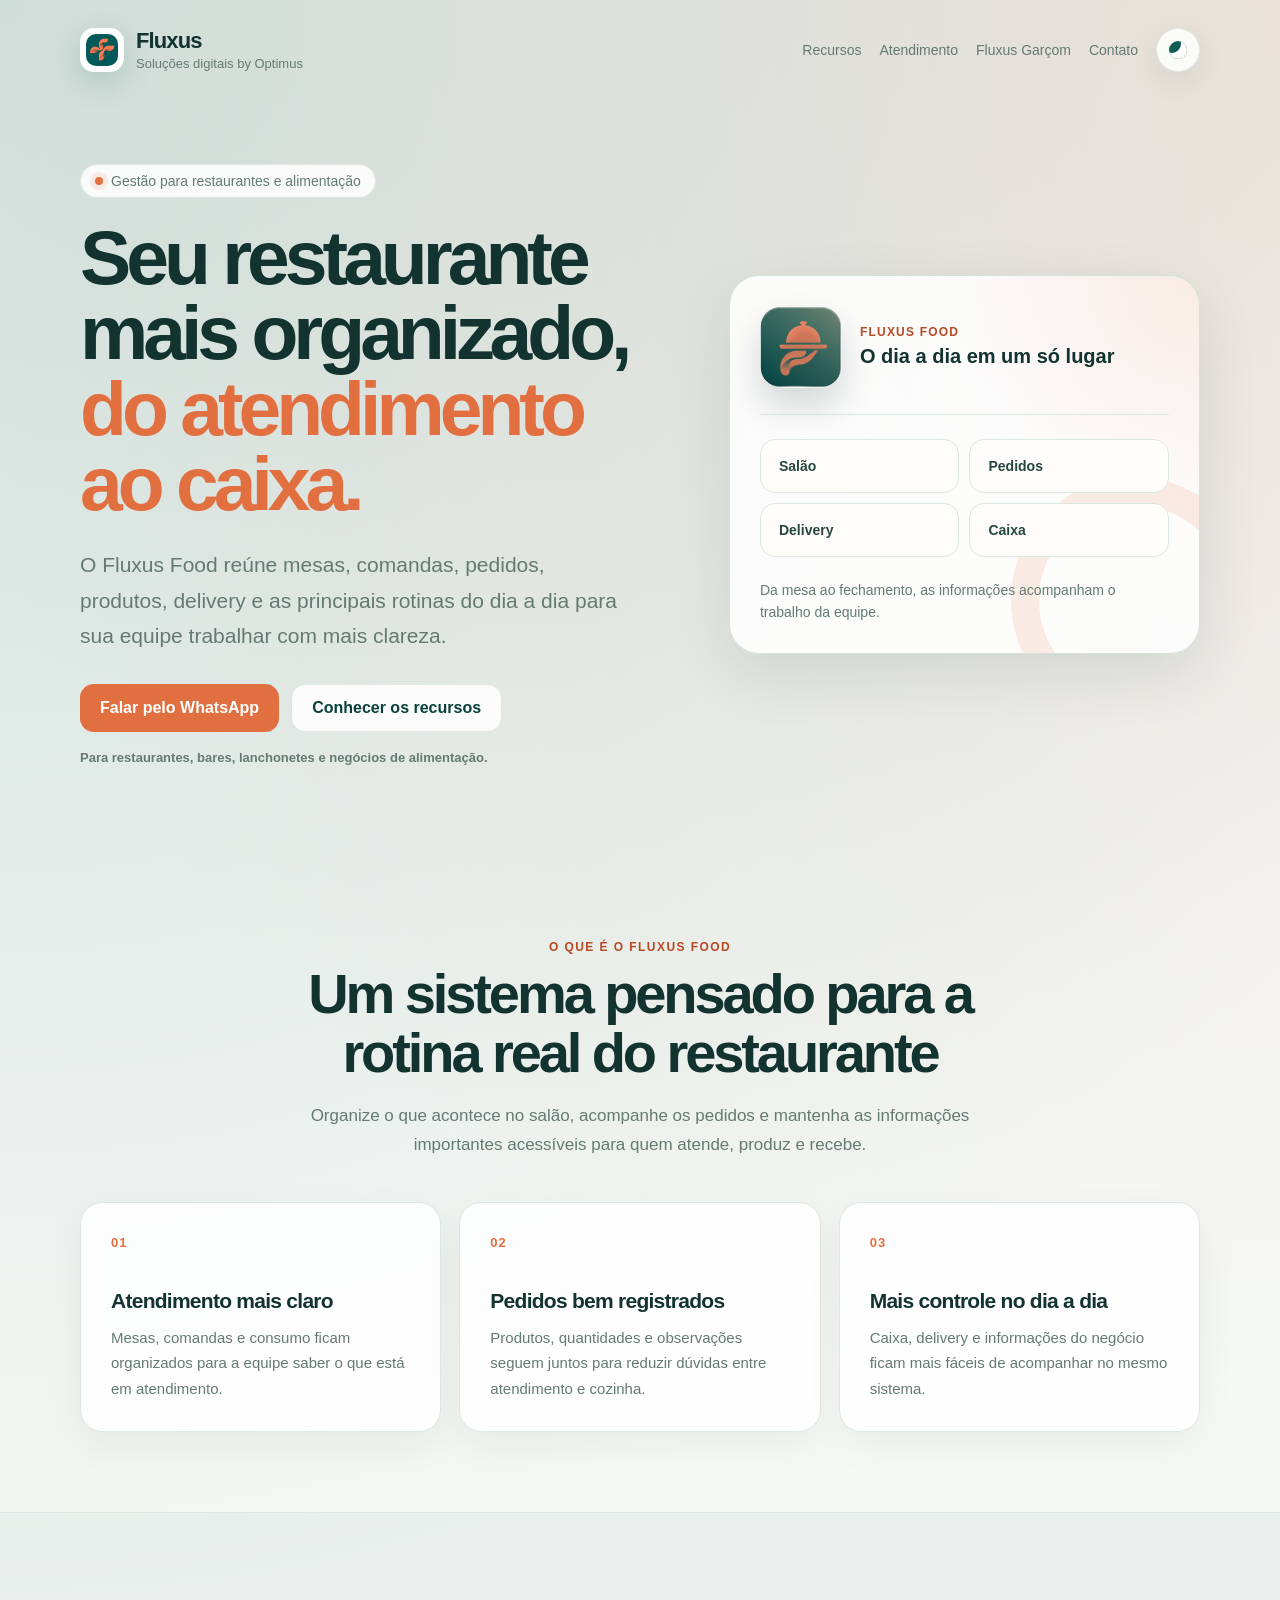
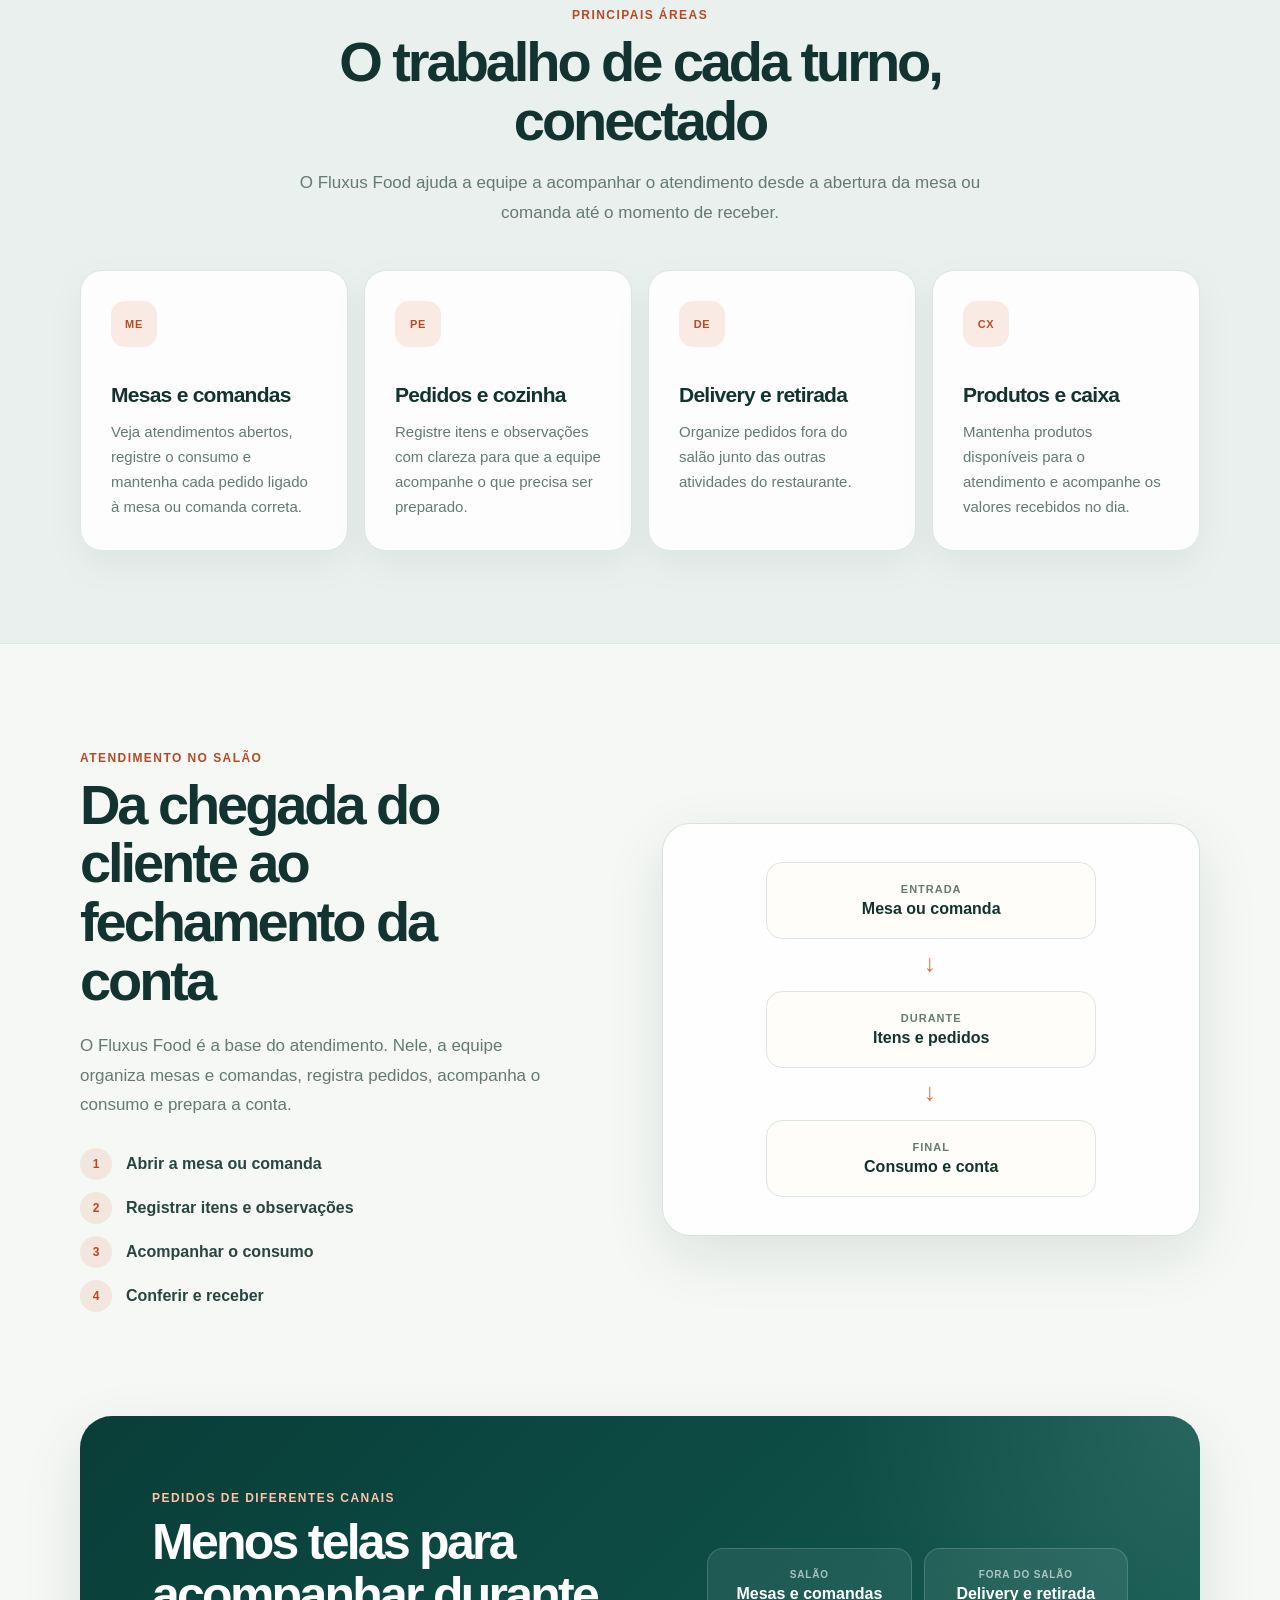
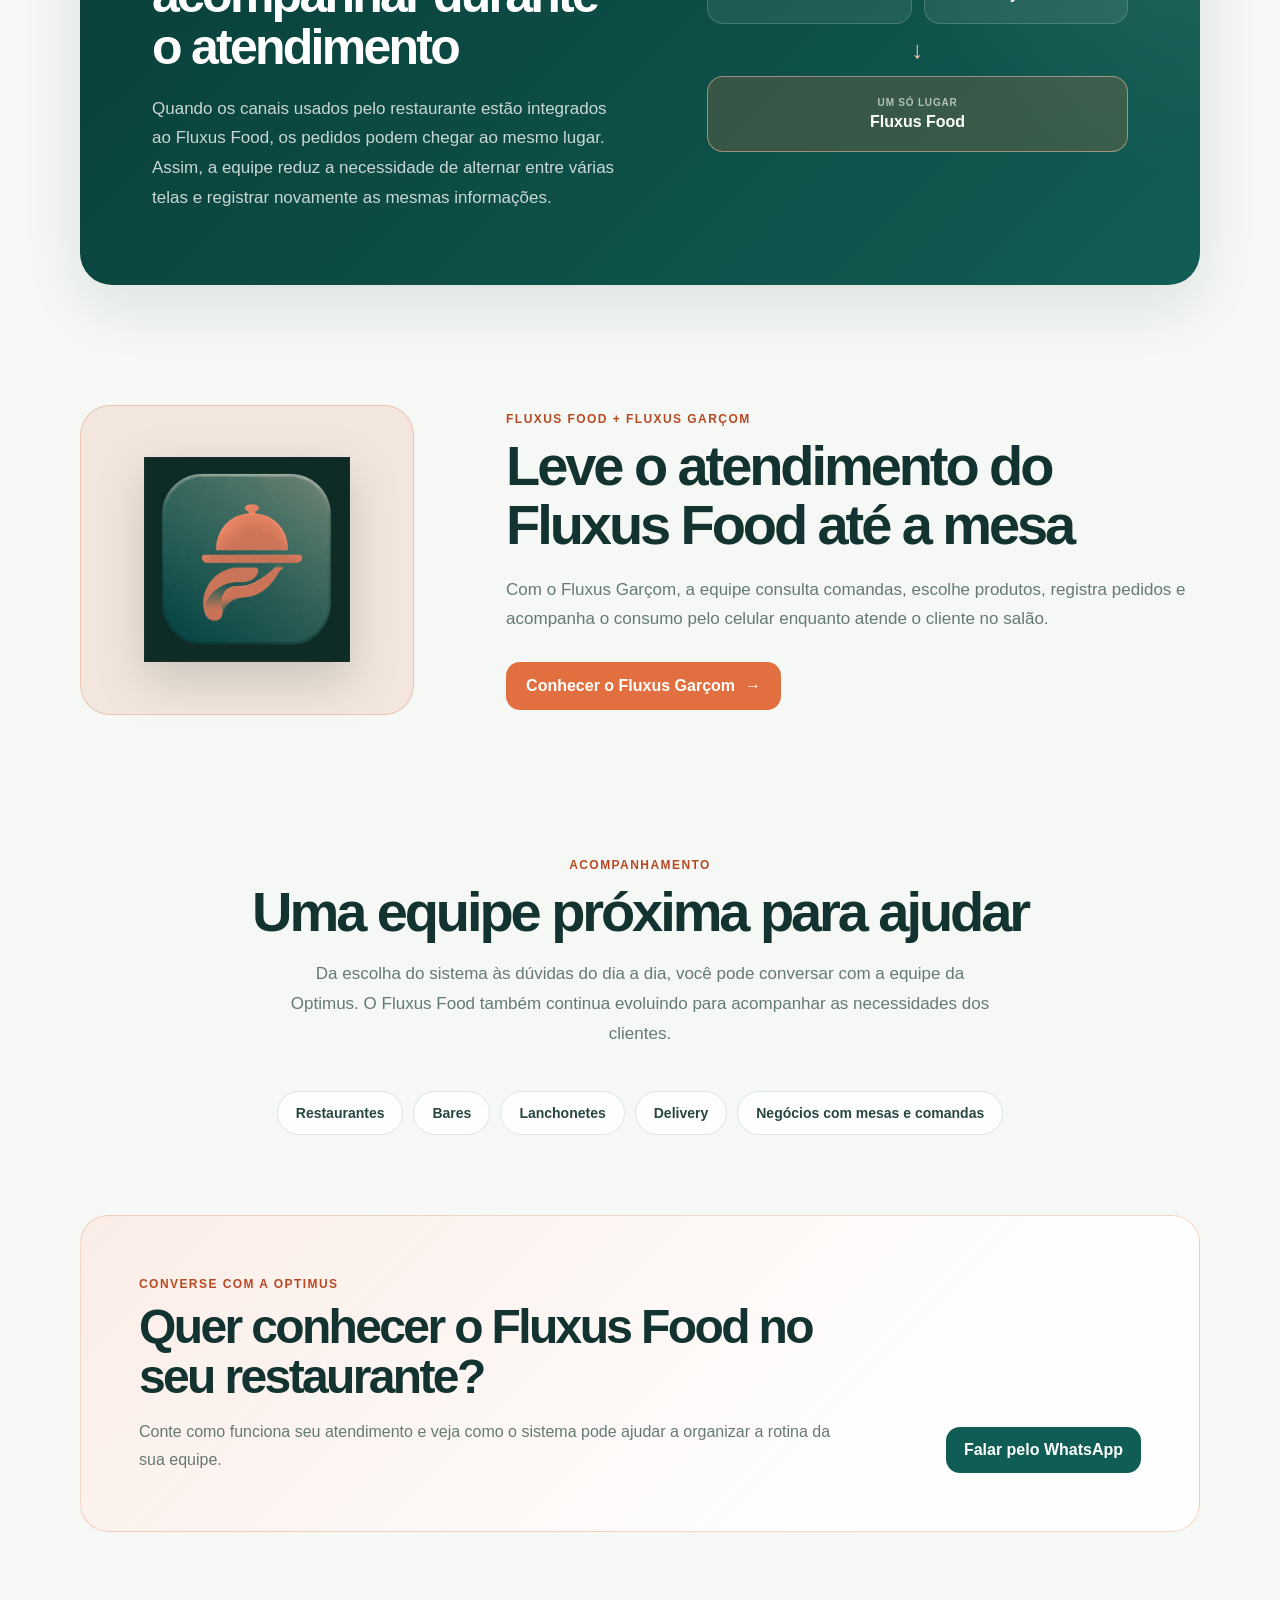
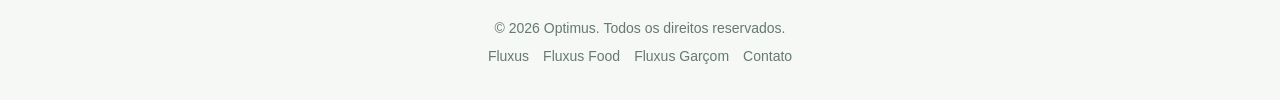
==== fluxus-food/index.html @ e02cb401 "Fix: Ajustes de navegacao" ====
<!DOCTYPE html>
<html lang="pt-BR">

<head>
    <meta charset="UTF-8" />
    <meta name="viewport" content="width=device-width, initial-scale=1.0" />

    <title>Fluxus Food | Gestão para restaurantes</title>
    <meta name="description"
        content="Organize mesas, comandas, pedidos, produtos, delivery e caixa com o Fluxus Food, sistema de gestão feito para o dia a dia de restaurantes." />
    <meta name="author" content="Optimus Inteligência e Tecnologia" />
    <meta name="robots" content="index, follow, max-image-preview:large" />
    <meta name="googlebot" content="index, follow, max-image-preview:large" />

    <link rel="canonical" href="https://www.usefluxus.com.br/fluxus-food/" />
    <link rel="alternate" hreflang="pt-BR" href="https://www.usefluxus.com.br/fluxus-food/" />
    <link rel="alternate" hreflang="x-default" href="https://www.usefluxus.com.br/fluxus-food/" />

    <link rel="icon" href="../assets/favicon.ico" sizes="any" />
    <link rel="icon" type="image/png" sizes="32x32" href="../assets/favicon-32x32.png" />
    <link rel="icon" type="image/png" sizes="16x16" href="../assets/favicon-16x16.png" />
    <link rel="apple-touch-icon" sizes="180x180" href="../assets/apple-touch-icon.png" />

    <meta name="theme-color" content="#0f5d54" />
    <meta name="color-scheme" content="light dark" />

    <meta property="og:type" content="website" />
    <meta property="og:locale" content="pt_BR" />
    <meta property="og:site_name" content="Fluxus" />
    <meta property="og:title" content="Fluxus Food | Gestão para restaurantes" />
    <meta property="og:description"
        content="Mesas, comandas, pedidos, produtos, delivery e caixa organizados para facilitar o dia a dia do seu restaurante." />
    <meta property="og:url" content="https://www.usefluxus.com.br/fluxus-food/" />
    <meta property="og:image" content="https://www.usefluxus.com.br/assets/products/fluxus-food.png" />
    <meta property="og:image:alt" content="Símbolo do Fluxus Food" />

    <meta name="twitter:card" content="summary" />
    <meta name="twitter:title" content="Fluxus Food | Gestão para restaurantes" />
    <meta name="twitter:description"
        content="Organize o atendimento, os pedidos e as principais rotinas do seu restaurante com o Fluxus Food." />
    <meta name="twitter:image" content="https://www.usefluxus.com.br/assets/products/fluxus-food.png" />

    <script type="application/ld+json">
    {
        "@context": "https://schema.org",
        "@type": "SoftwareApplication",
        "name": "Fluxus Food",
        "applicationCategory": "BusinessApplication",
        "url": "https://www.usefluxus.com.br/fluxus-food/",
        "image": "https://www.usefluxus.com.br/assets/products/fluxus-food.png",
        "description": "Sistema de gestão para organizar mesas, comandas, pedidos, produtos, delivery e caixa em restaurantes, bares e lanchonetes.",
        "publisher": {
            "@type": "Organization",
            "name": "Optimus Inteligência e Tecnologia",
            "url": "https://www.optimusinttec.com.br/"
        },
        "isRelatedTo": {
            "@type": "SoftwareApplication",
            "name": "Fluxus Garçom",
            "url": "https://www.usefluxus.com.br/fluxus-garcom/"
        }
    }
    </script>

    <script type="application/ld+json">
    {
        "@context": "https://schema.org",
        "@type": "BreadcrumbList",
        "itemListElement": [
            {
                "@type": "ListItem",
                "position": 1,
                "name": "Fluxus",
                "item": "https://www.usefluxus.com.br/"
            },
            {
                "@type": "ListItem",
                "position": 2,
                "name": "Fluxus Food",
                "item": "https://www.usefluxus.com.br/fluxus-food/"
            }
        ]
    }
    </script>

    <script>
        (function () {
            try {
                var savedTheme = localStorage.getItem("fluxus-theme");
                var prefersDark = window.matchMedia && window.matchMedia("(prefers-color-scheme: dark)").matches;
                var theme = savedTheme || (prefersDark ? "dark" : "light");

                document.documentElement.dataset.theme = theme;
                document.documentElement.style.colorScheme = theme;
            } catch (error) {
                document.documentElement.dataset.theme = "light";
            }
        })();
    </script>

    <link rel="stylesheet" href="../assets/styles.css" />
    <link rel="stylesheet" href="../assets/fluxus-food.css" />
</head>

<body>
    <a class="skip-link" href="#conteudo-principal">Ir para o conteúdo principal</a>

    <header class="page">
        <nav class="navbar" aria-label="Menu principal">
            <a href="../" class="brand" aria-label="Página inicial Fluxus">
                <div class="brand-mark">
                    <img src="../assets/brand/fluxus.png" alt="" />
                </div>

                <div class="brand-text">
                    <strong>Fluxus</strong>
                    <span>Soluções digitais by Optimus</span>
                </div>
            </a>

            <div class="nav-actions">
                <div class="nav-links">
                    <a href="#recursos">Recursos</a>
                    <a href="#salao">Atendimento</a>
                    <a href="#fluxus-garcom">Fluxus Garçom</a>
                    <a href="#contato">Contato</a>
                </div>

                <button class="theme-toggle" type="button" aria-label="Ativar tema escuro" aria-pressed="false"
                    data-theme-toggle>
                    <span class="theme-toggle-icon" aria-hidden="true"></span>
                </button>
            </div>
        </nav>
    </header>

    <main id="conteudo-principal">
        <section class="food-hero page" aria-labelledby="titulo-principal">
            <div class="food-hero-copy fade-in">
                <div class="badge">
                    <span class="badge-dot" aria-hidden="true"></span>
                    Gestão para restaurantes e alimentação
                </div>

                <h1 id="titulo-principal">
                    Seu restaurante mais organizado, <span>do atendimento ao caixa.</span>
                </h1>

                <p class="food-hero-lead">
                    O Fluxus Food reúne mesas, comandas, pedidos, produtos, delivery e as principais rotinas do dia a dia para sua equipe trabalhar com mais clareza.
                </p>

                <div class="food-hero-actions">
                    <a class="button food-button"
                        href="https://wa.me/5535998023692?text=Ol%C3%A1%2C%20estou%20interessado%20em%20saber%20mais%20sobre%20o%20Fluxus%20Food.%20Pode%20me%20ajudar%3F"
                        target="_blank" rel="noopener noreferrer">Falar pelo WhatsApp</a>
                    <a class="button food-outline-button" href="#recursos">Conhecer os recursos</a>
                </div>

                <p class="food-hero-note">Para restaurantes, bares, lanchonetes e negócios de alimentação.</p>
            </div>

            <div class="food-overview fade-in" aria-label="Principais áreas organizadas pelo Fluxus Food">
                <div class="food-overview-brand">
                    <img src="../assets/products/fluxus-food.png" alt="Símbolo do Fluxus Food" width="796" height="815"
                        fetchpriority="high" decoding="async" />
                    <div>
                        <small>Fluxus Food</small>
                        <strong>O dia a dia em um só lugar</strong>
                    </div>
                </div>
                <div class="food-overview-grid">
                    <span>Salão</span>
                    <span>Pedidos</span>
                    <span>Delivery</span>
                    <span>Caixa</span>
                </div>
                <p>Da mesa ao fechamento, as informações acompanham o trabalho da equipe.</p>
            </div>
        </section>

        <section class="food-intro page" aria-labelledby="titulo-introducao">
            <div class="food-section-heading fade-in">
                <span class="food-eyebrow">O que é o Fluxus Food</span>
                <h2 id="titulo-introducao">Um sistema pensado para a rotina real do restaurante</h2>
                <p>Organize o que acontece no salão, acompanhe os pedidos e mantenha as informações importantes acessíveis para quem atende, produz e recebe.</p>
            </div>

            <div class="food-promise-grid">
                <article class="food-promise-card fade-in">
                    <span>01</span>
                    <h3>Atendimento mais claro</h3>
                    <p>Mesas, comandas e consumo ficam organizados para a equipe saber o que está em atendimento.</p>
                </article>
                <article class="food-promise-card fade-in">
                    <span>02</span>
                    <h3>Pedidos bem registrados</h3>
                    <p>Produtos, quantidades e observações seguem juntos para reduzir dúvidas entre atendimento e cozinha.</p>
                </article>
                <article class="food-promise-card fade-in">
                    <span>03</span>
                    <h3>Mais controle no dia a dia</h3>
                    <p>Caixa, delivery e informações do negócio ficam mais fáceis de acompanhar no mesmo sistema.</p>
                </article>
            </div>
        </section>

        <section id="recursos" class="food-resources" aria-labelledby="titulo-recursos">
            <div class="page">
                <div class="food-section-heading fade-in">
                    <span class="food-eyebrow">Principais áreas</span>
                    <h2 id="titulo-recursos">O trabalho de cada turno, conectado</h2>
                    <p>O Fluxus Food ajuda a equipe a acompanhar o atendimento desde a abertura da mesa ou comanda até o momento de receber.</p>
                </div>

                <div class="food-resource-grid">
                    <article class="food-resource-card fade-in">
                        <span class="food-resource-icon" aria-hidden="true">ME</span>
                        <h3>Mesas e comandas</h3>
                        <p>Veja atendimentos abertos, registre o consumo e mantenha cada pedido ligado à mesa ou comanda correta.</p>
                    </article>
                    <article class="food-resource-card fade-in">
                        <span class="food-resource-icon" aria-hidden="true">PE</span>
                        <h3>Pedidos e cozinha</h3>
                        <p>Registre itens e observações com clareza para que a equipe acompanhe o que precisa ser preparado.</p>
                    </article>
                    <article class="food-resource-card fade-in">
                        <span class="food-resource-icon" aria-hidden="true">DE</span>
                        <h3>Delivery e retirada</h3>
                        <p>Organize pedidos fora do salão junto das outras atividades do restaurante.</p>
                    </article>
                    <article class="food-resource-card fade-in">
                        <span class="food-resource-icon" aria-hidden="true">CX</span>
                        <h3>Produtos e caixa</h3>
                        <p>Mantenha produtos disponíveis para o atendimento e acompanhe os valores recebidos no dia.</p>
                    </article>
                </div>
            </div>
        </section>

        <section id="salao" class="food-salon page" aria-labelledby="titulo-salao">
            <div class="food-salon-copy fade-in">
                <span class="food-eyebrow">Atendimento no salão</span>
                <h2 id="titulo-salao">Da chegada do cliente ao fechamento da conta</h2>
                <p>O Fluxus Food é a base do atendimento. Nele, a equipe organiza mesas e comandas, registra pedidos, acompanha o consumo e prepara a conta.</p>
                <ul>
                    <li><span>1</span>Abrir a mesa ou comanda</li>
                    <li><span>2</span>Registrar itens e observações</li>
                    <li><span>3</span>Acompanhar o consumo</li>
                    <li><span>4</span>Conferir e receber</li>
                </ul>
            </div>

            <div class="food-salon-summary fade-in" aria-label="Resumo do atendimento no salão">
                <div><small>Entrada</small><strong>Mesa ou comanda</strong></div>
                <span aria-hidden="true">→</span>
                <div><small>Durante</small><strong>Itens e pedidos</strong></div>
                <span aria-hidden="true">→</span>
                <div><small>Final</small><strong>Consumo e conta</strong></div>
            </div>
        </section>

        <section class="food-channels page fade-in" aria-labelledby="titulo-canais">
            <div class="food-channels-copy">
                <span>Pedidos de diferentes canais</span>
                <h2 id="titulo-canais">Menos telas para acompanhar durante o atendimento</h2>
                <p>Quando os canais usados pelo restaurante estão integrados ao Fluxus Food, os pedidos podem chegar ao mesmo lugar. Assim, a equipe reduz a necessidade de alternar entre várias telas e registrar novamente as mesmas informações.</p>
            </div>

            <div class="food-channel-diagram" aria-label="Pedidos de diferentes canais reunidos no Fluxus Food">
                <div><small>Salão</small><strong>Mesas e comandas</strong></div>
                <div><small>Fora do salão</small><strong>Delivery e retirada</strong></div>
                <span aria-hidden="true">↓</span>
                <div class="food-channel-destination"><small>Um só lugar</small><strong>Fluxus Food</strong></div>
            </div>
        </section>

        <section id="fluxus-garcom" class="food-waiter page" aria-labelledby="titulo-garcom">
            <div class="food-waiter-icon fade-in">
                <img src="../assets/products/fluxus-garcom.png" alt="Símbolo do Fluxus Garçom" width="512" height="512" loading="lazy" decoding="async" />
            </div>
            <div class="food-waiter-copy fade-in">
                <span class="food-eyebrow">Fluxus Food + Fluxus Garçom</span>
                <h2 id="titulo-garcom">Leve o atendimento do Fluxus Food até a mesa</h2>
                <p>Com o Fluxus Garçom, a equipe consulta comandas, escolhe produtos, registra pedidos e acompanha o consumo pelo celular enquanto atende o cliente no salão.</p>
                <a class="button food-button" href="/fluxus-garcom/">Conhecer o Fluxus Garçom <span aria-hidden="true">→</span></a>
            </div>
        </section>

        <section class="food-support page" aria-labelledby="titulo-suporte">
            <div class="food-section-heading fade-in">
                <span class="food-eyebrow">Acompanhamento</span>
                <h2 id="titulo-suporte">Uma equipe próxima para ajudar</h2>
                <p>Da escolha do sistema às dúvidas do dia a dia, você pode conversar com a equipe da Optimus. O Fluxus Food também continua evoluindo para acompanhar as necessidades dos clientes.</p>
            </div>

            <ul class="food-audience fade-in" aria-label="Estabelecimentos atendidos pelo Fluxus Food">
                <li>Restaurantes</li>
                <li>Bares</li>
                <li>Lanchonetes</li>
                <li>Delivery</li>
                <li>Negócios com mesas e comandas</li>
            </ul>
        </section>

        <section id="contato" class="food-cta page fade-in" aria-labelledby="titulo-contato">
            <div>
                <span>Converse com a Optimus</span>
                <h2 id="titulo-contato">Quer conhecer o Fluxus Food no seu restaurante?</h2>
                <p>Conte como funciona seu atendimento e veja como o sistema pode ajudar a organizar a rotina da sua equipe.</p>
            </div>
            <a class="contact-button"
                href="https://wa.me/5535998023692?text=Ol%C3%A1%2C%20estou%20interessado%20em%20saber%20mais%20sobre%20o%20Fluxus%20Food.%20Pode%20me%20ajudar%3F"
                target="_blank" rel="noopener noreferrer">Falar pelo WhatsApp</a>
        </section>
    </main>

    <footer class="page">
        <p>© <span id="year">2026</span> Optimus. Todos os direitos reservados.</p>

        <nav class="footer-links" aria-label="Links de rodapé">
            <a href="../">Fluxus</a>
            <a href="./" aria-current="page">Fluxus Food</a>
            <a href="/fluxus-garcom/">Fluxus Garçom</a>
            <a href="mailto:optimus.int.tec@gmail.com">Contato</a>
        </nav>
    </footer>

    <script>
        document.getElementById("year").textContent = new Date().getFullYear();

        const themeToggle = document.querySelector("[data-theme-toggle]");
        const themeColor = document.querySelector('meta[name="theme-color"]');
        const themeColors = { light: "#0f5d54", dark: "#071f1c" };

        function applyTheme(theme, shouldStore) {
            const isDark = theme === "dark";
            document.documentElement.dataset.theme = theme;
            document.documentElement.style.colorScheme = theme;
            themeToggle.setAttribute("aria-pressed", String(isDark));
            themeToggle.setAttribute("aria-label", isDark ? "Ativar tema claro" : "Ativar tema escuro");
            themeColor.setAttribute("content", themeColors[theme]);

            if (shouldStore) {
                try {
                    localStorage.setItem("fluxus-theme", theme);
                } catch (error) {
                    // A preferência visual é opcional.
                }
            }
        }

        applyTheme(document.documentElement.dataset.theme || "light", false);
        themeToggle.addEventListener("click", function () {
            const currentTheme = document.documentElement.dataset.theme === "dark" ? "dark" : "light";
            applyTheme(currentTheme === "dark" ? "light" : "dark", true);
        });

        if ("IntersectionObserver" in window) {
            const observer = new IntersectionObserver(function (entries) {
                entries.forEach(function (entry) {
                    if (entry.isIntersecting) {
                        entry.target.classList.add("visible");
                        observer.unobserve(entry.target);
                    }
                });
            }, { threshold: 0.12 });

            document.querySelectorAll(".fade-in").forEach(function (element) {
                observer.observe(element);
            });
        } else {
            document.querySelectorAll(".fade-in").forEach(function (element) {
                element.classList.add("visible");
            });
        }
    </script>
</body>

</html>
---- assets/styles.css ----
:root {
    color-scheme: light;
    --bg: #f5f8f5;
    --bg-soft: #fffdf9;
    --surface: rgba(255, 255, 255, 0.86);
    --surface-strong: #ffffff;
    --text: #12332f;
    --muted: #657a72;
    --primary: #0f5d54;
    --primary-dark: #0a413b;
    --secondary: #d87955;
    --food: #e26f3f;
    --border: #dce7e1;
    --card-border: rgba(207, 224, 216, 0.9);
    --feature-text: #284640;
    --button-text: #ffffff;
    --check-text: #ffffff;
    --hero-glow-primary: rgba(15, 93, 84, 0.16);
    --hero-glow-secondary: rgba(216, 121, 85, 0.14);
    --brand-shadow: 0 10px 30px rgba(15, 93, 84, 0.18);
    --shadow: 0 20px 60px rgba(7, 39, 35, 0.10);
    --institutional-start: rgba(9, 61, 56, 0.96);
    --institutional-end: rgba(18, 96, 86, 0.92);
    --institutional-solid: #093d38;
    --icon-bg-fisio: rgba(15, 93, 84, 0.10);
    --icon-bg-food: rgba(226, 111, 63, 0.13);
    --contact-text: #0e302c;
    --radius: 24px;
}

[data-theme="dark"] {
    color-scheme: dark;
    --bg: #061d1a;
    --bg-soft: #0b2925;
    --surface: rgba(13, 49, 44, 0.84);
    --surface-strong: #123a35;
    --text: #edf8f2;
    --muted: #a8beb6;
    --primary: #62b6a7;
    --primary-dark: #8ed0c3;
    --secondary: #e18b68;
    --food: #f08a5d;
    --border: #244943;
    --card-border: rgba(64, 104, 96, 0.74);
    --feature-text: #d6e6df;
    --button-text: #08221f;
    --check-text: #08221f;
    --hero-glow-primary: rgba(98, 182, 167, 0.18);
    --hero-glow-secondary: rgba(225, 139, 104, 0.16);
    --brand-shadow: 0 10px 32px rgba(0, 0, 0, 0.28);
    --shadow: 0 22px 70px rgba(0, 0, 0, 0.30);
    --institutional-start: rgba(8, 34, 31, 0.98);
    --institutional-end: rgba(14, 66, 59, 0.94);
    --institutional-solid: #08221f;
    --icon-bg-fisio: rgba(98, 182, 167, 0.16);
    --icon-bg-food: rgba(240, 138, 93, 0.16);
    --contact-text: #08221f;
}

* {
    box-sizing: border-box;
    margin: 0;
    padding: 0;
}

html {
    scroll-behavior: smooth;
}

body {
    min-height: 100vh;
    font-family: Arial, Helvetica, sans-serif;
    background:
        radial-gradient(circle at top left, var(--hero-glow-primary), transparent 32%),
        radial-gradient(circle at top right, var(--hero-glow-secondary), transparent 28%),
        var(--bg);
    color: var(--text);
    transition:
        background-color 0.25s ease,
        color 0.25s ease;
}

a {
    color: inherit;
    text-decoration: none;
}

img {
    max-width: 100%;
    height: auto;
}

.page {
    width: min(1120px, calc(100% - 32px));
    margin: 0 auto;
}

.skip-link {
    position: absolute;
    top: -100px;
    left: 16px;
    background: var(--primary);
    color: white;
    padding: 10px 14px;
    border-radius: 10px;
    z-index: 100;
    transition: top 0.2s ease;
}

.skip-link:focus {
    top: 16px;
}

header {
    padding: 28px 0;
}

.navbar {
    display: flex;
    align-items: center;
    justify-content: space-between;
    gap: 24px;
}

.brand {
    display: flex;
    align-items: center;
    gap: 12px;
}

.brand-mark {
    width: 44px;
    height: 44px;
    border-radius: 14px;
    background: var(--surface-strong);
    display: grid;
    place-items: center;
    padding: 6px;
    box-shadow: var(--brand-shadow);
    flex: 0 0 auto;
    overflow: hidden;
}

.brand-mark img {
    width: 100%;
    height: 100%;
    object-fit: contain;
    border-radius: 10px;
}

.brand-text strong {
    display: block;
    font-size: 22px;
    letter-spacing: -0.04em;
}

.brand-text span {
    color: var(--muted);
    font-size: 13px;
}

.nav-actions {
    display: flex;
    align-items: center;
    gap: 18px;
}

.nav-links {
    display: flex;
    align-items: center;
    gap: 18px;
    color: var(--muted);
    font-size: 14px;
}

.nav-links a {
    transition: color 0.2s ease;
}

.nav-links a:hover,
.nav-links a:focus {
    color: var(--primary);
}

.theme-toggle {
    width: 44px;
    height: 44px;
    border: 1px solid var(--border);
    border-radius: 999px;
    background: var(--surface);
    display: grid;
    place-items: center;
    cursor: pointer;
    box-shadow: 0 10px 30px rgba(7, 39, 35, 0.08);
    transition:
        background 0.2s ease,
        border-color 0.2s ease,
        transform 0.2s ease;
}

.theme-toggle:hover,
.theme-toggle:focus {
    transform: translateY(-2px);
    border-color: var(--primary);
}

.theme-toggle-icon {
    width: 18px;
    height: 18px;
    border-radius: 999px;
    background: var(--primary);
    box-shadow: inset -6px -6px 0 0 var(--surface-strong);
    transition:
        background 0.2s ease,
        box-shadow 0.2s ease,
        transform 0.2s ease;
}

[data-theme="dark"] .theme-toggle-icon {
    background: var(--secondary);
    box-shadow: 0 0 0 5px rgba(225, 139, 104, 0.16);
    transform: scale(0.82);
}

.hero {
    padding: 72px 0 44px;
    text-align: center;
}

.badge {
    display: inline-flex;
    align-items: center;
    gap: 8px;
    padding: 8px 14px;
    margin-bottom: 22px;
    border: 1px solid var(--border);
    border-radius: 999px;
    background: var(--surface);
    color: var(--muted);
    font-size: 14px;
    backdrop-filter: blur(12px);
}

.badge-dot {
    width: 8px;
    height: 8px;
    border-radius: 999px;
    background: var(--secondary);
    box-shadow: 0 0 0 6px rgba(216, 121, 85, 0.14);
}

.hero h1 {
    max-width: 900px;
    margin: 0 auto;
    font-size: clamp(38px, 6vw, 68px);
    line-height: 1.02;
    letter-spacing: -0.06em;
}

.hero h1 span {
    color: var(--primary);
}

.hero p {
    max-width: 760px;
    margin: 24px auto 0;
    color: var(--muted);
    font-size: clamp(17px, 2vw, 20px);
    line-height: 1.65;
}

.seo-intro {
    max-width: 860px;
    margin: 0 auto;
    padding: 0 0 24px;
    text-align: center;
    color: var(--muted);
    line-height: 1.75;
    font-size: 16px;
}

.solutions {
    display: grid;
    grid-template-columns: repeat(2, minmax(0, 1fr));
    gap: 24px;
    padding: 32px 0 64px;
}

.visually-hidden {
    position: absolute;
    left: -9999px;
}

.solution-card {
    position: relative;
    overflow: hidden;
    padding: 34px;
    border-radius: var(--radius);
    background: var(--surface);
    border: 1px solid var(--card-border);
    box-shadow: var(--shadow);
    transition:
        transform 0.25s ease,
        box-shadow 0.25s ease,
        border-color 0.25s ease;
}

.solution-card:hover {
    transform: translateY(-6px);
    box-shadow: var(--shadow);
    border-color: var(--primary);
}

.solution-card::after {
    content: "";
    position: absolute;
    top: -80px;
    right: -80px;
    width: 190px;
    height: 190px;
    border-radius: 50%;
    opacity: 0.12;
}

.solution-card.fisio::after {
    background: var(--primary);
}

.solution-card.food::after {
    background: var(--food);
}

.solution-icon {
    width: 58px;
    height: 58px;
    border-radius: 18px;
    display: grid;
    place-items: center;
    padding: 8px;
    margin-bottom: 22px;
    overflow: hidden;
}

.solution-icon img {
    width: 100%;
    height: 100%;
    object-fit: contain;
    border-radius: 12px;
}

.fisio .solution-icon {
    background: var(--icon-bg-fisio);
}

.food .solution-icon {
    background: var(--icon-bg-food);
}

.solution-card small {
    display: inline-block;
    margin-bottom: 10px;
    color: var(--muted);
    font-weight: 700;
    text-transform: uppercase;
    letter-spacing: 0.08em;
    font-size: 12px;
}

.solution-card h2 {
    font-size: 30px;
    letter-spacing: -0.04em;
    margin-bottom: 14px;
}

.solution-card p {
    color: var(--muted);
    line-height: 1.7;
    font-size: 16px;
    margin-bottom: 24px;
}

.features {
    display: grid;
    gap: 10px;
    margin-bottom: 28px;
}

.feature {
    display: flex;
    align-items: center;
    gap: 10px;
    color: var(--feature-text);
    font-size: 15px;
}

.check {
    width: 20px;
    height: 20px;
    border-radius: 999px;
    display: grid;
    place-items: center;
    color: var(--check-text);
    font-size: 12px;
    flex: 0 0 auto;
}

.fisio .check {
    background: var(--primary);
}

.food .check {
    background: var(--food);
}

.button {
    display: inline-flex;
    align-items: center;
    justify-content: center;
    gap: 10px;
    min-height: 48px;
    padding: 0 20px;
    border-radius: 14px;
    border: none;
    color: var(--button-text);
    font-weight: 700;
    cursor: pointer;
    transition:
        transform 0.2s ease,
        filter 0.2s ease;
}

.button:hover,
.button:focus {
    transform: translateX(3px);
    filter: brightness(0.96);
}

.button.fisio-button {
    background: var(--primary);
}

.button.food-button {
    background: var(--food);
}

.content-section {
    padding: 0 0 72px;
}

.section-title {
    text-align: center;
    font-size: clamp(28px, 4vw, 42px);
    letter-spacing: -0.05em;
    margin-bottom: 18px;
}

.section-lead {
    max-width: 780px;
    margin: 0 auto 32px;
    text-align: center;
    color: var(--muted);
    line-height: 1.75;
}

.content-grid {
    display: grid;
    grid-template-columns: repeat(3, minmax(0, 1fr));
    gap: 20px;
}

.content-card {
    background: var(--surface);
    border: 1px solid var(--border);
    border-radius: 22px;
    padding: 26px;
    box-shadow: 0 14px 40px rgba(7, 39, 35, 0.06);
}

.content-card h3 {
    font-size: 20px;
    letter-spacing: -0.03em;
    margin-bottom: 12px;
}

.content-card p {
    color: var(--muted);
    line-height: 1.7;
    font-size: 15px;
}

.institutional {
    margin-bottom: 72px;
    border-radius: 30px;
    padding: 42px;
    background:
        linear-gradient(135deg, var(--institutional-start), var(--institutional-end)),
        var(--institutional-solid);
    color: white;
    box-shadow: var(--shadow);
    overflow: hidden;
    position: relative;
}

.institutional::before {
    content: "";
    position: absolute;
    right: -90px;
    bottom: -90px;
    width: 260px;
    height: 260px;
    border-radius: 50%;
    background: rgba(255, 255, 255, 0.08);
}

.institutional-content {
    position: relative;
    max-width: 860px;
}

.institutional-brand {
    display: flex;
    align-items: center;
    gap: 14px;
    margin-bottom: 14px;
}

.institutional-brand img {
    width: 382px;
    max-height: 200px;
    object-fit: contain;
}

.institutional small {
    display: inline-block;
    color: rgba(255, 255, 255, 0.68);
    text-transform: uppercase;
    font-size: 12px;
    letter-spacing: 0.12em;
    font-weight: 700;
    padding-bottom: 8px;
}

.institutional h2 {
    font-size: clamp(26px, 4vw, 40px);
    letter-spacing: -0.05em;
    margin-bottom: 16px;
}

.institutional p {
    color: rgba(255, 255, 255, 0.82);
    line-height: 1.75;
    font-size: 18px;
}

.contact-strip {
    margin-top: 28px;
    display: flex;
    flex-wrap: wrap;
    gap: 14px;
}

.contact-button {
    display: inline-flex;
    align-items: center;
    justify-content: center;
    min-height: 46px;
    padding: 0 18px;
    border-radius: 14px;
    background: #ffffff;
    color: var(--contact-text);
    font-weight: 700;
    transition:
        transform 0.2s ease,
        opacity 0.2s ease;
}

.contact-button:hover,
.contact-button:focus {
    transform: translateY(-2px);
    opacity: 0.92;
}

.contact-button.secondary {
    background: rgba(255, 255, 255, 0.12);
    color: white;
    border: 1px solid rgba(255, 255, 255, 0.20);
}

footer {
    padding: 24px 0 36px;
    color: var(--muted);
    font-size: 14px;
    text-align: center;
}

.footer-links {
    display: flex;
    flex-wrap: wrap;
    justify-content: center;
    gap: 14px;
    margin-top: 12px;
}

.footer-links a {
    color: var(--muted);
}

.footer-links a:hover,
.footer-links a:focus {
    color: var(--primary);
}

.legal-page {
    padding: 42px 0 72px;
}

.legal-document {
    width: min(900px, 100%);
    margin: 0 auto;
    padding: clamp(28px, 5vw, 56px);
    border: 1px solid var(--card-border);
    border-radius: var(--radius);
    background: var(--surface);
    box-shadow: var(--shadow);
}

.legal-document header {
    padding: 0 0 34px;
    border-bottom: 1px solid var(--border);
}

.legal-document h1 {
    max-width: 720px;
    font-size: clamp(32px, 5vw, 48px);
    line-height: 1.08;
    letter-spacing: -0.04em;
}

.legal-updated {
    margin-top: 16px;
    color: var(--muted);
    font-size: 15px;
}

.legal-introduction {
    padding: 34px 0 8px;
}

.legal-section {
    padding-top: 34px;
}

.legal-section h2 {
    margin-bottom: 16px;
    color: var(--primary-dark);
    font-size: clamp(22px, 3vw, 28px);
    line-height: 1.25;
    letter-spacing: -0.02em;
}

.legal-section h3 {
    margin: 26px 0 12px;
    color: var(--text);
    font-size: 19px;
    line-height: 1.35;
}

.legal-document p,
.legal-document li,
.legal-contact address {
    font-size: 17px;
    line-height: 1.75;
}

.legal-document p + p {
    margin-top: 16px;
}

.legal-document ul {
    margin: 16px 0 0 24px;
}

.legal-document li + li {
    margin-top: 8px;
}

.legal-document a {
    color: var(--primary);
    text-decoration: underline;
    text-decoration-thickness: 1px;
    text-underline-offset: 3px;
    overflow-wrap: anywhere;
}

.legal-document a:hover,
.legal-document a:focus {
    color: var(--primary-dark);
}

.legal-details,
.legal-contact {
    margin-top: 18px;
    padding: 20px;
    border: 1px solid var(--border);
    border-radius: 16px;
    background: var(--bg-soft);
}

.legal-details p,
.legal-contact address {
    font-style: normal;
}

.legal-details p + p {
    margin-top: 6px;
}

.legal-details p {
    display: grid;
    grid-template-columns: 250px minmax(0, 1fr);
    gap: 8px 18px;
}

.legal-details + p {
    margin-top: 22px;
}

.legal-contact address {
    overflow-wrap: anywhere;
}

.fade-in {
    opacity: 0;
    transform: translateY(18px);
    transition:
        opacity 0.6s ease,
        transform 0.6s ease;
}

.fade-in.visible {
    opacity: 1;
    transform: translateY(0);
}

@media (prefers-reduced-motion: reduce) {
    html {
        scroll-behavior: auto;
    }

    .fade-in {
        opacity: 1;
        transform: none;
        transition: none;
    }

    .solution-card,
    .button,
    .contact-button,
    .theme-toggle,
    .theme-toggle-icon {
        transition: none;
    }
}

@media (max-width: 900px) {
    .content-grid {
        grid-template-columns: 1fr;
    }
}

@media (max-width: 760px) {
    .navbar {
        align-items: center;
    }

    .nav-links {
        display: none;
    }

    .nav-actions {
        gap: 0;
    }

    .hero {
        padding-top: 46px;
    }

    .solutions {
        grid-template-columns: 1fr;
        padding-bottom: 44px;
    }

    .solution-card {
        padding: 28px;
    }

    .institutional {
        padding: 32px 26px;
        margin-bottom: 42px;
    }

    .legal-page {
        padding-top: 20px;
        padding-bottom: 48px;
    }

    .legal-document {
        border-radius: 18px;
    }

    .legal-document p,
    .legal-document li,
    .legal-contact address {
        font-size: 16px;
        line-height: 1.7;
    }

    .legal-details p {
        display: block;
    }

    .legal-details p strong {
        display: block;
        margin-bottom: 2px;
    }
}
---- assets/fluxus-food.css ----
:root {
    --food-accent: #e26f3f;
    --food-accent-dark: #b84925;
    --food-accent-soft: rgba(226, 111, 63, 0.12);
    --food-line: rgba(226, 111, 63, 0.28);
}

[data-theme="dark"] {
    --food-accent: #f08a5d;
    --food-accent-dark: #ffaf8a;
    --food-accent-soft: rgba(240, 138, 93, 0.15);
    --food-line: rgba(240, 138, 93, 0.3);
}

.badge-dot {
    width: 8px;
    height: 8px;
    border-radius: 50%;
    background: var(--food-accent);
    box-shadow: 0 0 0 5px var(--food-accent-soft);
}

.food-hero {
    display: grid;
    grid-template-columns: minmax(0, 1.08fr) minmax(360px, 0.92fr);
    align-items: center;
    gap: clamp(48px, 8vw, 96px);
    min-height: 680px;
    padding: 64px 0 92px;
}

.food-hero-copy {
    max-width: 680px;
}

.food-hero h1 {
    max-width: 760px;
    font-size: clamp(48px, 6vw, 78px);
    line-height: 0.98;
    letter-spacing: -0.065em;
}

.food-hero h1 span {
    color: var(--food-accent);
}

.food-hero-lead {
    max-width: 650px;
    margin-top: 26px;
    color: var(--muted);
    font-size: clamp(18px, 2vw, 21px);
    line-height: 1.7;
}

.food-hero-actions {
    display: flex;
    flex-wrap: wrap;
    gap: 12px;
    margin-top: 30px;
}

.food-outline-button {
    border: 1px solid var(--border);
    background: var(--surface);
    color: var(--primary-dark);
}

.food-hero-note {
    margin-top: 18px;
    color: var(--muted);
    font-size: 13px;
    font-weight: 700;
}

.food-overview {
    position: relative;
    padding: 30px;
    overflow: hidden;
    border: 1px solid var(--card-border);
    border-radius: 30px;
    background:
        radial-gradient(circle at top right, var(--food-accent-soft), transparent 40%),
        var(--surface);
    box-shadow: var(--shadow);
}

.food-overview::after {
    position: absolute;
    right: -58px;
    bottom: -70px;
    width: 190px;
    height: 190px;
    border: 28px solid var(--food-accent-soft);
    border-radius: 50%;
    content: "";
}

.food-overview-brand {
    position: relative;
    z-index: 1;
    display: flex;
    align-items: center;
    gap: 18px;
    padding-bottom: 26px;
    border-bottom: 1px solid var(--border);
}

.food-overview-brand img {
    width: 82px;
    height: 82px;
    border-radius: 22px;
    box-shadow: 0 18px 34px rgba(7, 39, 35, 0.16);
}

.food-overview-brand small,
.food-overview-brand strong {
    display: block;
}

.food-overview-brand small {
    margin-bottom: 5px;
    color: var(--food-accent-dark);
    font-size: 12px;
    font-weight: 900;
    letter-spacing: 0.1em;
    text-transform: uppercase;
}

.food-overview-brand strong {
    font-size: 20px;
    line-height: 1.2;
}

.food-overview-grid {
    position: relative;
    z-index: 1;
    display: grid;
    grid-template-columns: repeat(2, minmax(0, 1fr));
    gap: 10px;
    margin-top: 24px;
}

.food-overview-grid span {
    padding: 18px;
    border: 1px solid var(--border);
    border-radius: 15px;
    background: var(--bg-soft);
    color: var(--feature-text);
    font-size: 14px;
    font-weight: 800;
}

.food-overview > p {
    position: relative;
    z-index: 1;
    margin-top: 22px;
    color: var(--muted);
    font-size: 14px;
    line-height: 1.6;
}

.food-intro,
.food-support {
    padding: 80px 0;
}

.food-section-heading {
    max-width: 780px;
    margin: 0 auto 42px;
    text-align: center;
}

.food-section-heading h2,
.food-salon h2,
.food-channels h2,
.food-waiter h2,
.food-cta h2 {
    margin-top: 10px;
    font-size: clamp(34px, 5vw, 56px);
    line-height: 1.05;
    letter-spacing: -0.055em;
}

.food-section-heading p {
    max-width: 700px;
    margin: 18px auto 0;
    color: var(--muted);
    font-size: 17px;
    line-height: 1.75;
}

.food-eyebrow,
.food-channels-copy > span,
.food-cta > div > span {
    color: var(--food-accent-dark);
    font-size: 12px;
    font-weight: 900;
    letter-spacing: 0.12em;
    text-transform: uppercase;
}

.food-promise-grid {
    display: grid;
    grid-template-columns: repeat(3, minmax(0, 1fr));
    gap: 18px;
}

.food-promise-card,
.food-resource-card {
    padding: 30px;
    border: 1px solid var(--border);
    border-radius: 22px;
    background: var(--surface);
    box-shadow: 0 14px 38px rgba(7, 39, 35, 0.05);
}

.food-promise-card > span {
    color: var(--food-accent);
    font-size: 13px;
    font-weight: 900;
    letter-spacing: 0.08em;
}

.food-promise-card h3,
.food-resource-card h3 {
    margin-top: 38px;
    font-size: 21px;
    letter-spacing: -0.035em;
}

.food-promise-card p,
.food-resource-card p {
    margin-top: 12px;
    color: var(--muted);
    font-size: 15px;
    line-height: 1.68;
}

.food-resources {
    padding: 92px 0;
    background: color-mix(in srgb, var(--primary) 5%, transparent);
    border-top: 1px solid var(--border);
    border-bottom: 1px solid var(--border);
}

.food-resource-grid {
    display: grid;
    grid-template-columns: repeat(4, minmax(0, 1fr));
    gap: 16px;
}

.food-resource-card {
    min-height: 280px;
}

.food-resource-icon {
    display: grid;
    width: 46px;
    height: 46px;
    place-items: center;
    border-radius: 14px;
    background: var(--food-accent-soft);
    color: var(--food-accent-dark);
    font-size: 11px;
    font-weight: 900;
    letter-spacing: 0.06em;
}

.food-resource-card h3 {
    margin-top: 36px;
}

.food-salon {
    display: grid;
    grid-template-columns: 0.95fr 1.05fr;
    align-items: center;
    gap: clamp(44px, 8vw, 96px);
    padding: 104px 0;
}

.food-salon-copy > p,
.food-waiter-copy > p {
    margin-top: 20px;
    color: var(--muted);
    font-size: 17px;
    line-height: 1.75;
}

.food-salon ul {
    display: grid;
    gap: 12px;
    margin-top: 28px;
    list-style: none;
}

.food-salon li {
    display: flex;
    align-items: center;
    gap: 14px;
    color: var(--feature-text);
    font-weight: 700;
}

.food-salon li span {
    display: grid;
    width: 32px;
    height: 32px;
    place-items: center;
    border-radius: 50%;
    background: var(--food-accent-soft);
    color: var(--food-accent-dark);
    font-size: 12px;
    font-weight: 900;
}

.food-salon-summary {
    display: grid;
    justify-items: center;
    gap: 12px;
    padding: 38px;
    border: 1px solid var(--card-border);
    border-radius: 28px;
    background: var(--surface);
    box-shadow: var(--shadow);
}

.food-salon-summary > div {
    width: min(100%, 330px);
    padding: 20px;
    border: 1px solid var(--border);
    border-radius: 16px;
    background: var(--bg-soft);
    text-align: center;
}

.food-salon-summary small,
.food-salon-summary strong {
    display: block;
}

.food-salon-summary small {
    margin-bottom: 5px;
    color: var(--muted);
    font-size: 11px;
    font-weight: 800;
    letter-spacing: 0.09em;
    text-transform: uppercase;
}

.food-salon-summary > span {
    color: var(--food-accent);
    font-size: 24px;
    transform: rotate(90deg);
}

.food-channels {
    display: grid;
    grid-template-columns: 1.05fr 0.95fr;
    align-items: center;
    gap: clamp(44px, 8vw, 90px);
    margin-bottom: 34px;
    padding: clamp(38px, 7vw, 72px);
    border-radius: 32px;
    background:
        radial-gradient(circle at top right, rgba(255, 255, 255, 0.1), transparent 30%),
        linear-gradient(135deg, var(--institutional-start), var(--institutional-end)),
        var(--institutional-solid);
    color: #ffffff;
    box-shadow: var(--shadow);
}

.food-channels-copy > span {
    color: #ffc3a7;
}

.food-channels h2 {
    font-size: clamp(34px, 4.5vw, 50px);
}

.food-channels-copy p {
    margin-top: 20px;
    color: rgba(255, 255, 255, 0.78);
    font-size: 17px;
    line-height: 1.75;
}

.food-channel-diagram {
    display: grid;
    grid-template-columns: repeat(2, minmax(0, 1fr));
    gap: 12px;
}

.food-channel-diagram > div {
    padding: 20px;
    border: 1px solid rgba(255, 255, 255, 0.16);
    border-radius: 16px;
    background: rgba(255, 255, 255, 0.08);
    text-align: center;
}

.food-channel-diagram small,
.food-channel-diagram strong {
    display: block;
}

.food-channel-diagram small {
    margin-bottom: 5px;
    color: rgba(255, 255, 255, 0.62);
    font-size: 10px;
    font-weight: 800;
    letter-spacing: 0.08em;
    text-transform: uppercase;
}

.food-channel-diagram > span {
    grid-column: 1 / -1;
    color: #ffc3a7;
    font-size: 24px;
    text-align: center;
}

.food-channel-diagram .food-channel-destination {
    grid-column: 1 / -1;
    border-color: rgba(255, 195, 167, 0.52);
    background: rgba(226, 111, 63, 0.2);
}

.food-waiter {
    display: grid;
    grid-template-columns: minmax(220px, 0.65fr) minmax(0, 1.35fr);
    align-items: center;
    gap: clamp(40px, 8vw, 92px);
    padding: 86px 0;
}

.food-waiter-icon {
    display: grid;
    place-items: center;
    min-height: 310px;
    border: 1px solid var(--food-line);
    border-radius: 30px;
    background: var(--food-accent-soft);
}

.food-waiter-icon img {
    width: min(62%, 210px);
    filter: drop-shadow(0 18px 24px rgba(7, 39, 35, 0.18));
}

.food-waiter-copy .button {
    margin-top: 28px;
}

.food-support {
    padding-top: 54px;
}

.food-audience {
    display: flex;
    flex-wrap: wrap;
    justify-content: center;
    gap: 10px;
    list-style: none;
}

.food-audience li {
    padding: 13px 18px;
    border: 1px solid var(--border);
    border-radius: 999px;
    background: var(--surface);
    color: var(--feature-text);
    font-size: 14px;
    font-weight: 800;
}

.food-cta {
    display: flex;
    align-items: flex-end;
    justify-content: space-between;
    gap: 38px;
    margin-bottom: 64px;
    padding: clamp(34px, 6vw, 58px);
    border: 1px solid var(--food-line);
    border-radius: 28px;
    background:
        linear-gradient(135deg, var(--food-accent-soft), transparent 72%),
        var(--surface);
}

.food-cta > div {
    max-width: 720px;
}

.food-cta h2 {
    font-size: clamp(32px, 4.4vw, 48px);
}

.food-cta p {
    margin-top: 16px;
    color: var(--muted);
    font-size: 16px;
    line-height: 1.7;
}

.food-cta .contact-button {
    flex: 0 0 auto;
    background: var(--primary);
    color: #ffffff;
}

@media (max-width: 980px) {
    .food-hero,
    .food-salon,
    .food-channels {
        grid-template-columns: 1fr;
    }

    .food-hero {
        min-height: auto;
    }

    .food-overview {
        width: min(100%, 680px);
        justify-self: center;
    }

    .food-resource-grid {
        grid-template-columns: repeat(2, minmax(0, 1fr));
    }

    .food-salon-summary {
        grid-template-columns: 1fr auto 1fr auto 1fr;
        align-items: center;
    }

    .food-salon-summary > span {
        transform: none;
    }

    .food-cta {
        align-items: flex-start;
        flex-direction: column;
    }
}

@media (max-width: 760px) {
    .food-hero {
        gap: 46px;
        padding: 38px 0 68px;
    }

    .food-hero h1 {
        font-size: clamp(40px, 13vw, 58px);
    }

    .food-hero-actions,
    .food-hero-actions .button {
        width: 100%;
    }

    .food-overview {
        padding: 24px;
        border-radius: 24px;
    }

    .food-overview-brand img {
        width: 68px;
        height: 68px;
    }

    .food-overview-grid,
    .food-promise-grid,
    .food-resource-grid,
    .food-waiter {
        grid-template-columns: 1fr;
    }

    .food-intro,
    .food-resources,
    .food-salon,
    .food-waiter,
    .food-support {
        padding-top: 64px;
        padding-bottom: 64px;
    }

    .food-promise-card,
    .food-resource-card {
        min-height: 0;
        padding: 24px;
    }

    .food-promise-card h3,
    .food-resource-card h3 {
        margin-top: 26px;
    }

    .food-salon-summary {
        grid-template-columns: 1fr;
        padding: 28px 22px;
    }

    .food-salon-summary > span {
        transform: rotate(90deg);
    }

    .food-channels {
        width: min(100% - 32px, 1120px);
        padding: 34px 24px;
        border-radius: 24px;
    }

    .food-channel-diagram {
        grid-template-columns: 1fr;
    }

    .food-channel-diagram > span,
    .food-channel-diagram .food-channel-destination {
        grid-column: auto;
    }

    .food-waiter-icon {
        min-height: 250px;
    }

    .food-waiter-copy .button,
    .food-cta .contact-button {
        width: 100%;
    }

    .food-cta {
        gap: 28px;
    }
}

@media (max-width: 390px) {
    .food-hero h1 {
        font-size: 40px;
    }

    .food-overview-grid {
        grid-template-columns: 1fr;
    }

    .food-audience {
        align-items: stretch;
        flex-direction: column;
    }

    .food-audience li {
        text-align: center;
    }
}

@media (prefers-reduced-motion: reduce) {
    .button,
    .contact-button {
        transition: none;
    }
}
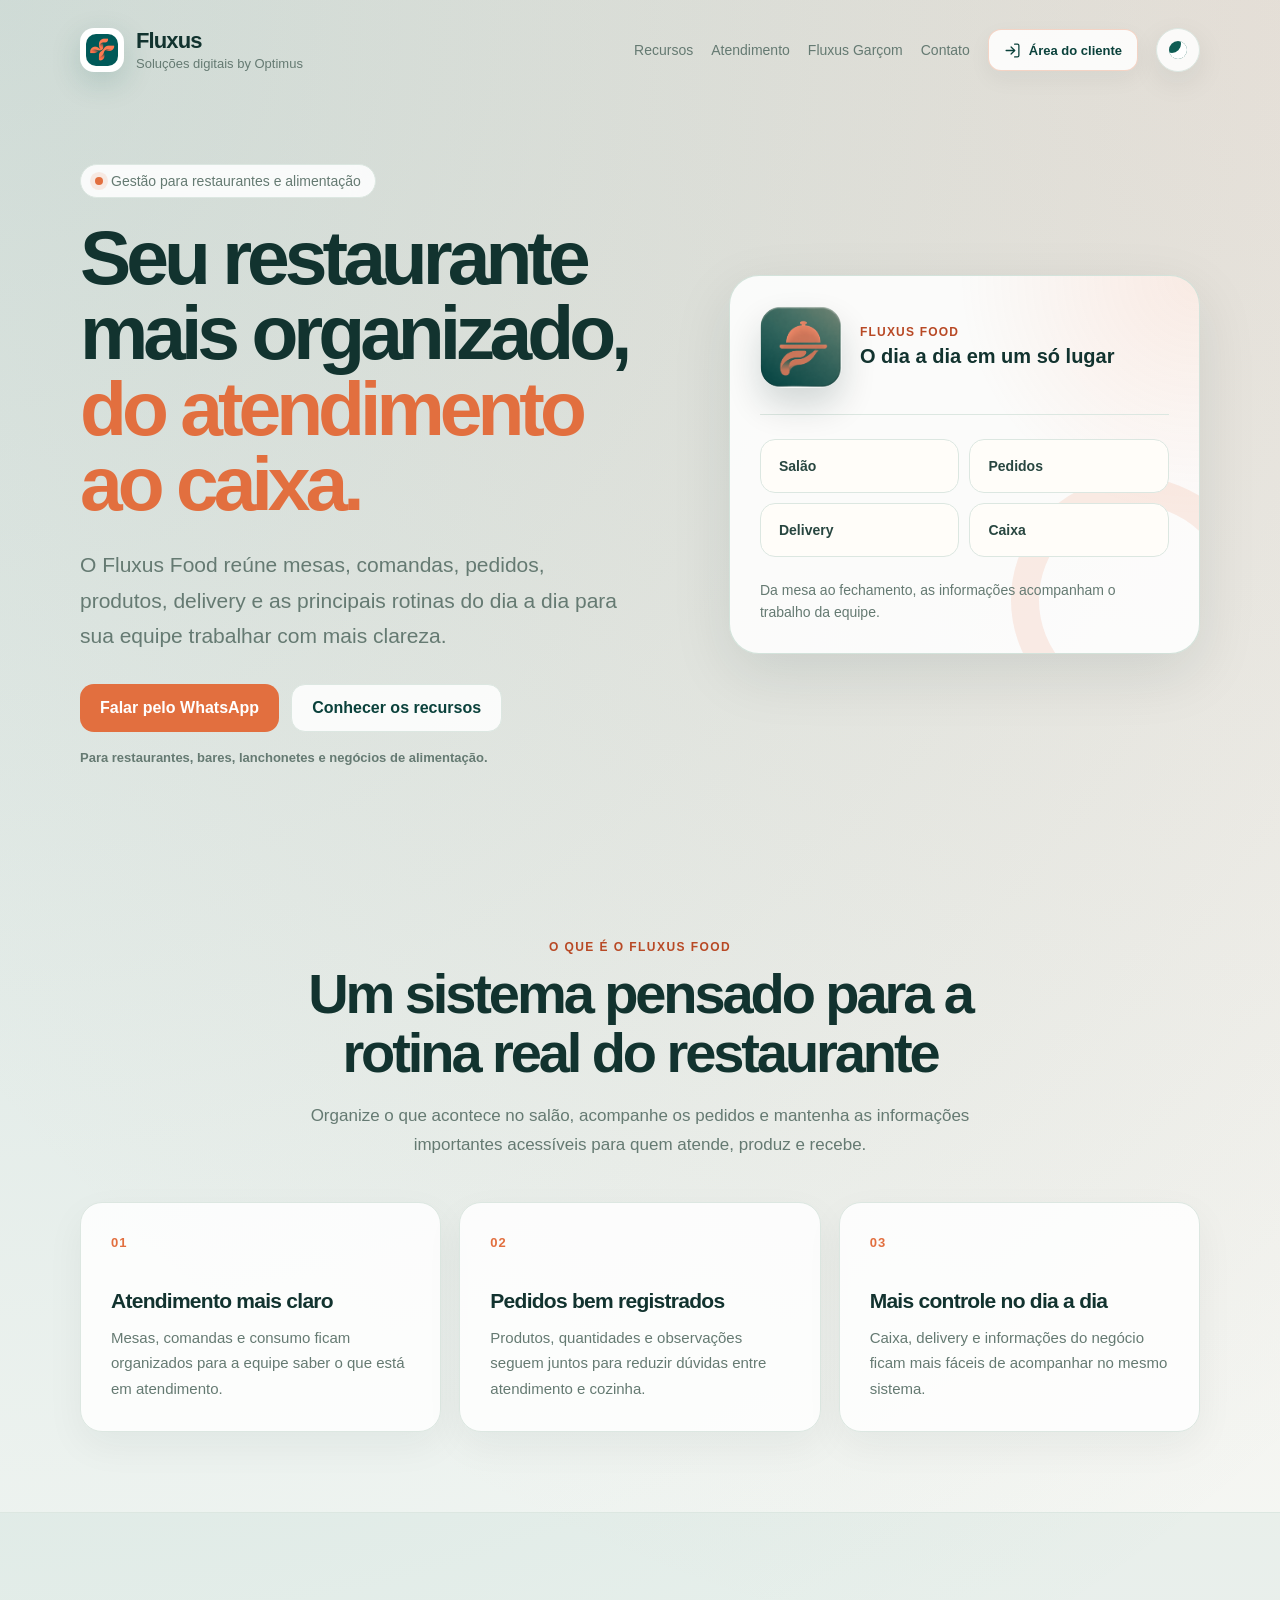
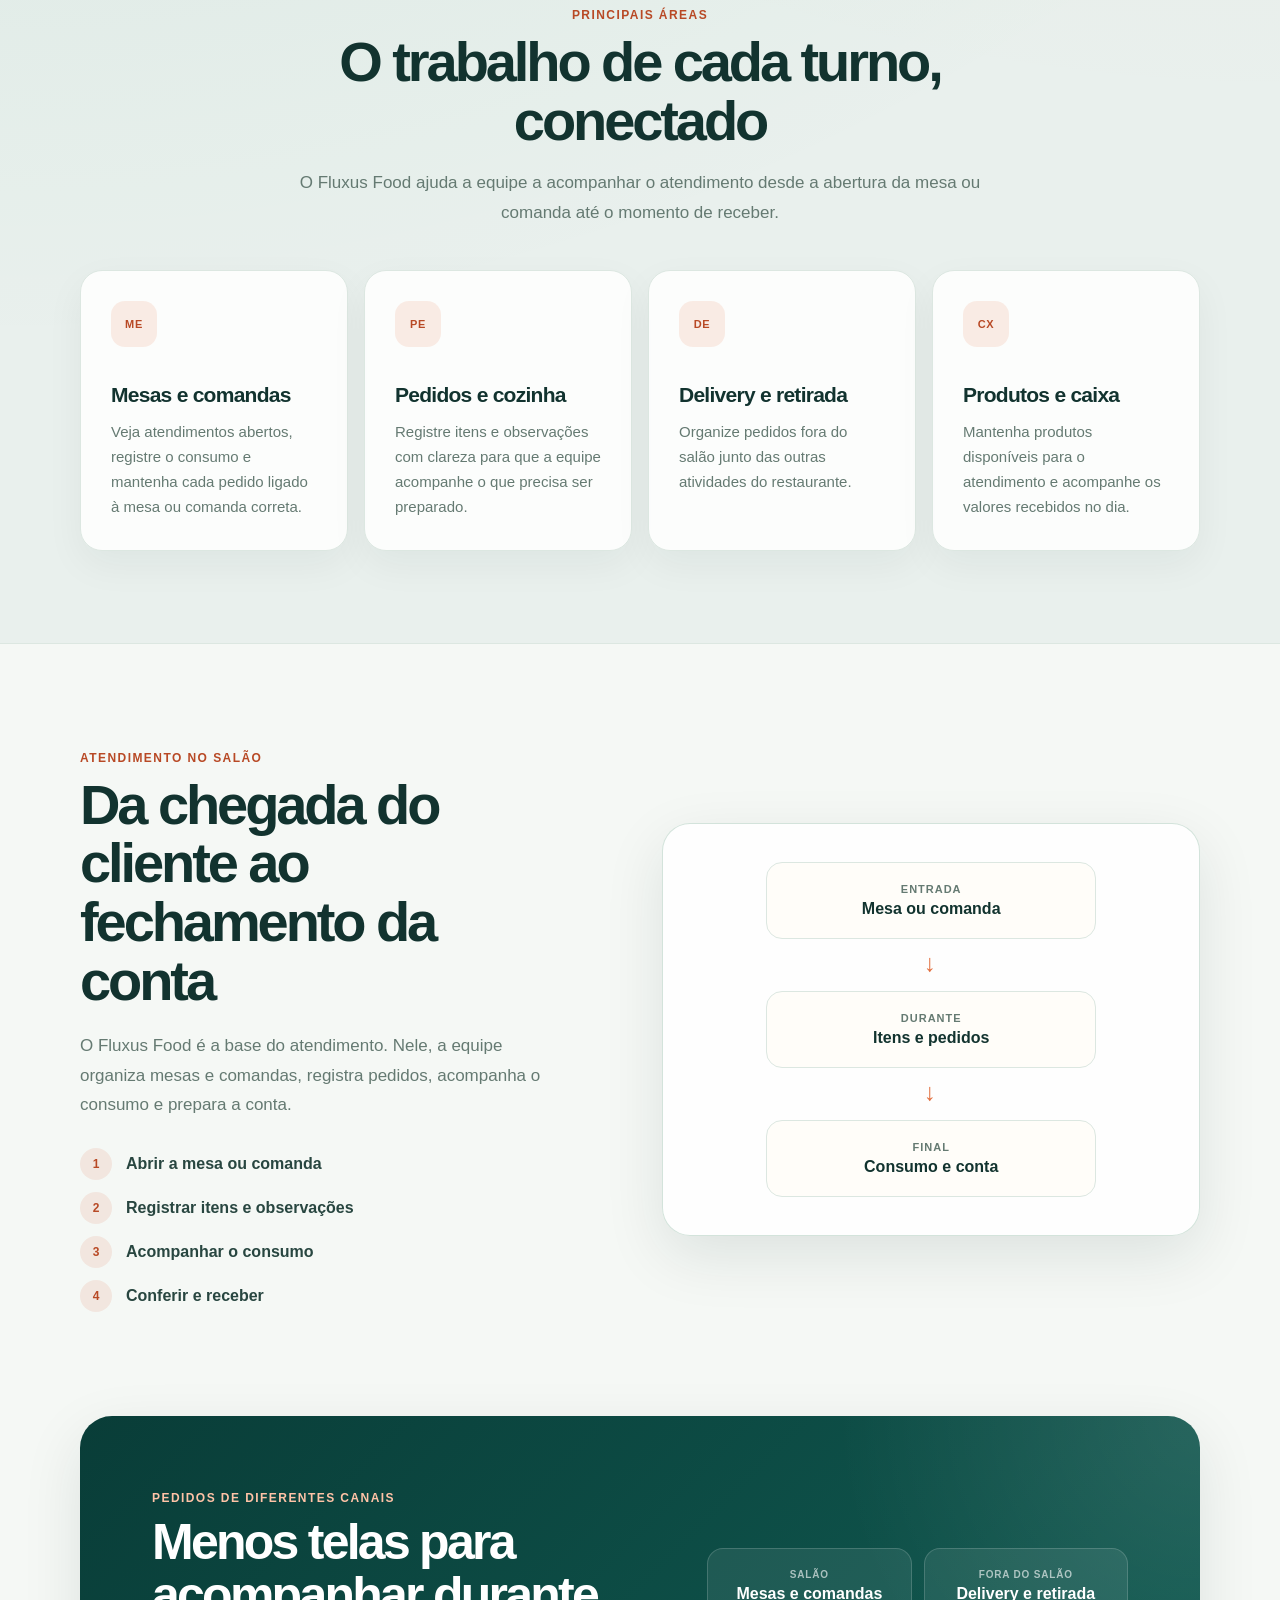
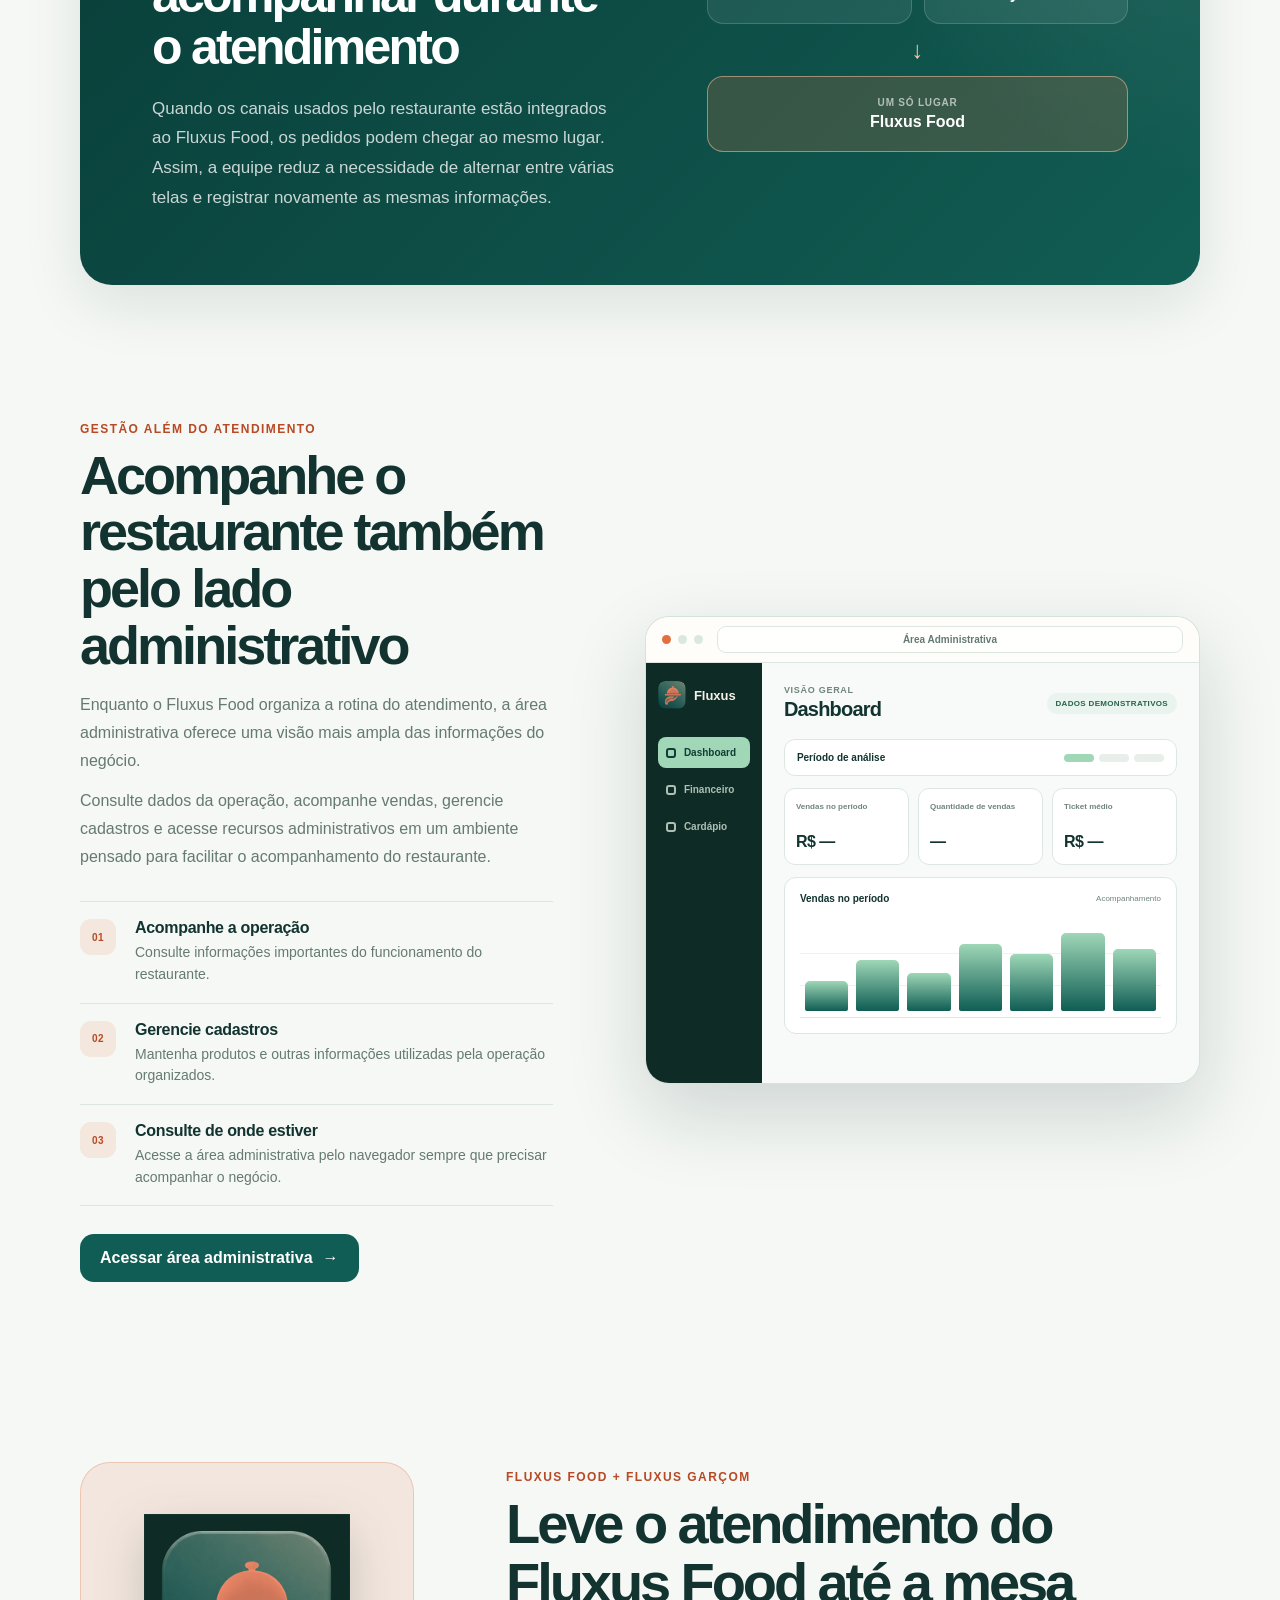
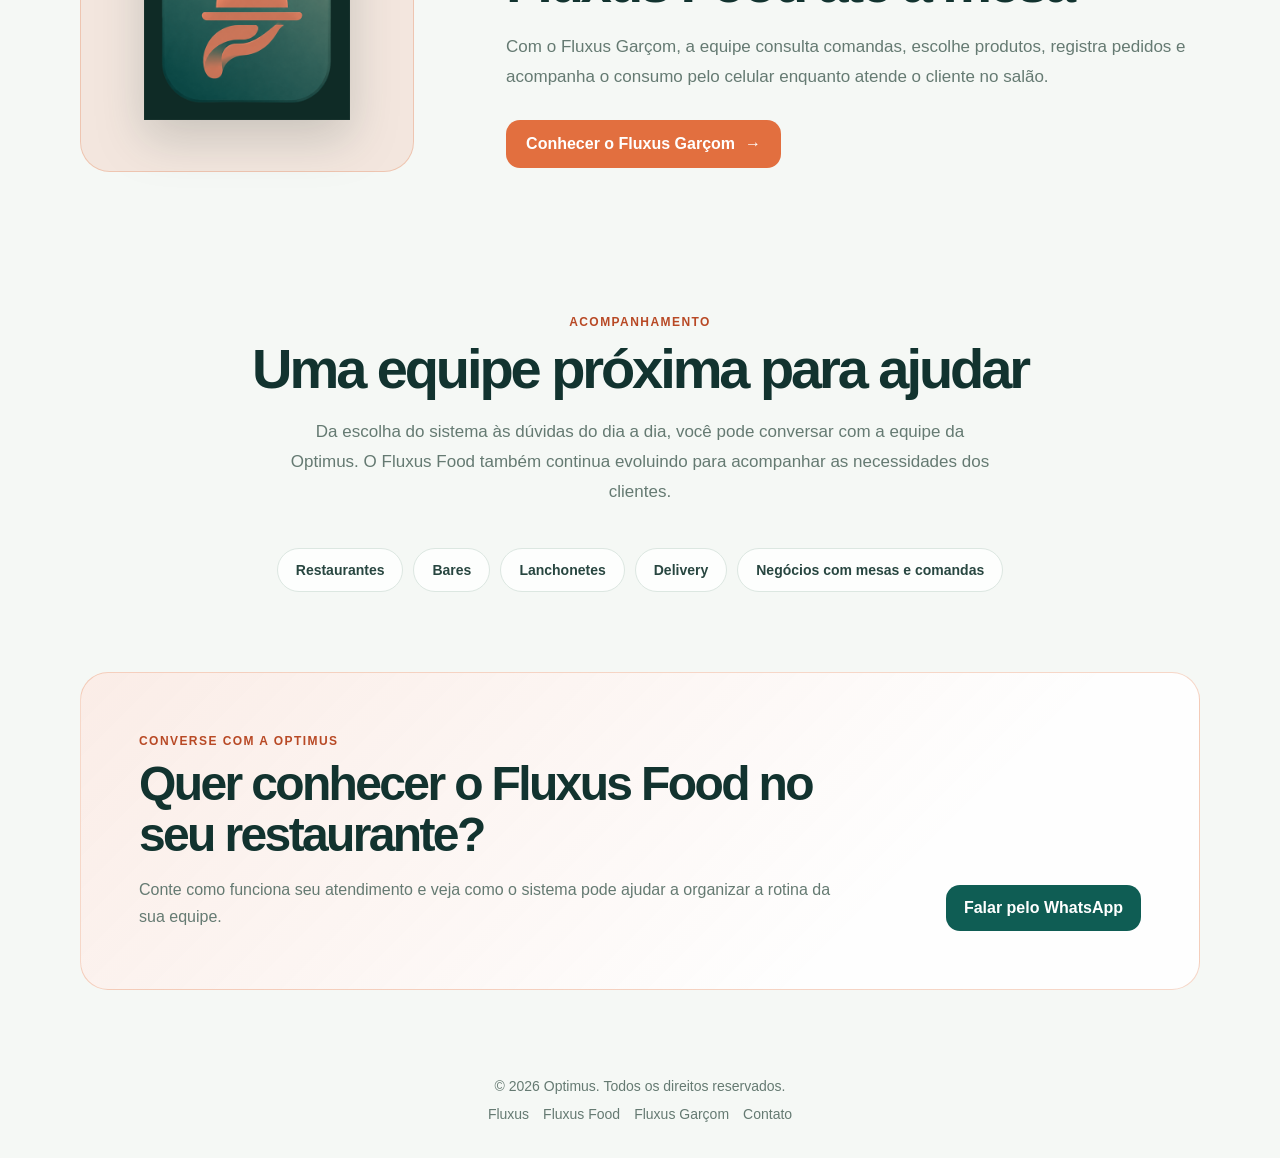
==== commit 3d6db9f5: "Feat: Nova navegacao para área administrativa" ====
--- a/fluxus-food/index.html
+++ b/fluxus-food/index.html
@@ -105,7 +105,7 @@
 <body>
     <a class="skip-link" href="#conteudo-principal">Ir para o conteúdo principal</a>
 
-    <header class="page">
+    <header class="page food-header">
         <nav class="navbar" aria-label="Menu principal">
             <a href="../" class="brand" aria-label="Página inicial Fluxus">
                 <div class="brand-mark">
@@ -125,6 +125,17 @@
                     <a href="#fluxus-garcom">Fluxus Garçom</a>
                     <a href="#contato">Contato</a>
                 </div>
+
+                <a class="food-client-area-link" href="https://www.food.usefluxus.com.br/"
+                    target="_blank" rel="noopener noreferrer"
+                    aria-label="Acessar Área do cliente do Fluxus Food em uma nova aba">
+                    <svg viewBox="0 0 24 24" aria-hidden="true">
+                        <path d="M15 3h4a2 2 0 0 1 2 2v14a2 2 0 0 1-2 2h-4" />
+                        <path d="m10 17 5-5-5-5" />
+                        <path d="M15 12H3" />
+                    </svg>
+                    <span>Área do cliente</span>
+                </a>
 
                 <button class="theme-toggle" type="button" aria-label="Ativar tema escuro" aria-pressed="false"
                     data-theme-toggle>
@@ -275,6 +286,105 @@
             </div>
         </section>
 
+        <section id="area-administrativa" class="food-admin page" aria-labelledby="titulo-area-administrativa">
+            <div class="food-admin-copy fade-in">
+                <span class="food-eyebrow">Gestão além do atendimento</span>
+                <h2 id="titulo-area-administrativa">Acompanhe o restaurante também pelo lado administrativo</h2>
+                <p>
+                    Enquanto o Fluxus Food organiza a rotina do atendimento, a área administrativa oferece uma visão mais ampla das informações do negócio.
+                </p>
+                <p>
+                    Consulte dados da operação, acompanhe vendas, gerencie cadastros e acesse recursos administrativos em um ambiente pensado para facilitar o acompanhamento do restaurante.
+                </p>
+
+                <ul class="food-admin-benefits">
+                    <li>
+                        <span class="food-admin-benefit-icon" aria-hidden="true">01</span>
+                        <div>
+                            <strong>Acompanhe a operação</strong>
+                            <p>Consulte informações importantes do funcionamento do restaurante.</p>
+                        </div>
+                    </li>
+                    <li>
+                        <span class="food-admin-benefit-icon" aria-hidden="true">02</span>
+                        <div>
+                            <strong>Gerencie cadastros</strong>
+                            <p>Mantenha produtos e outras informações utilizadas pela operação organizados.</p>
+                        </div>
+                    </li>
+                    <li>
+                        <span class="food-admin-benefit-icon" aria-hidden="true">03</span>
+                        <div>
+                            <strong>Consulte de onde estiver</strong>
+                            <p>Acesse a área administrativa pelo navegador sempre que precisar acompanhar o negócio.</p>
+                        </div>
+                    </li>
+                </ul>
+
+                <a class="button food-admin-button" href="https://www.food.usefluxus.com.br/"
+                    target="_blank" rel="noopener noreferrer">
+                    Acessar área administrativa <span aria-hidden="true">→</span>
+                </a>
+            </div>
+
+            <div class="food-admin-preview fade-in" role="img"
+                aria-label="Representação demonstrativa da Área Administrativa do Fluxus Food com indicadores de vendas, quantidade de vendas e ticket médio">
+                <div class="food-admin-browser-bar" aria-hidden="true">
+                    <span></span><span></span><span></span>
+                    <div>Área Administrativa</div>
+                </div>
+
+                <div class="food-admin-dashboard" aria-hidden="true">
+                    <aside class="food-admin-sidebar">
+                        <div class="food-admin-mini-brand">
+                            <img src="../assets/products/fluxus-food.png" alt="" width="796" height="815" />
+                            <span>Fluxus</span>
+                        </div>
+                        <div class="food-admin-nav-item active"><i></i>Dashboard</div>
+                        <div class="food-admin-nav-item"><i></i>Financeiro</div>
+                        <div class="food-admin-nav-item"><i></i>Cardápio</div>
+                    </aside>
+
+                    <div class="food-admin-screen">
+                        <div class="food-admin-screen-heading">
+                            <div>
+                                <small>Visão geral</small>
+                                <strong>Dashboard</strong>
+                            </div>
+                            <span>Dados demonstrativos</span>
+                        </div>
+
+                        <div class="food-admin-period">
+                            <span>Período de análise</span>
+                            <div><i></i><i></i><i></i></div>
+                        </div>
+
+                        <div class="food-admin-metrics">
+                            <div><small>Vendas no período</small><strong>R$ —</strong></div>
+                            <div><small>Quantidade de vendas</small><strong>—</strong></div>
+                            <div><small>Ticket médio</small><strong>R$ —</strong></div>
+                        </div>
+
+                        <div class="food-admin-chart">
+                            <div class="food-admin-chart-heading">
+                                <strong>Vendas no período</strong>
+                                <span>Acompanhamento</span>
+                            </div>
+                            <div class="food-admin-bars">
+                                <i style="--bar-height: 34%"></i>
+                                <i style="--bar-height: 58%"></i>
+                                <i style="--bar-height: 43%"></i>
+                                <i style="--bar-height: 76%"></i>
+                                <i style="--bar-height: 64%"></i>
+                                <i style="--bar-height: 88%"></i>
+                                <i style="--bar-height: 70%"></i>
+                            </div>
+                        </div>
+                    </div>
+                </div>
+            </div>
+        </section>
+
         <section id="fluxus-garcom" class="food-waiter page" aria-labelledby="titulo-garcom">
             <div class="food-waiter-icon fade-in">
                 <img src="../assets/products/fluxus-garcom.png" alt="Símbolo do Fluxus Garçom" width="512" height="512" loading="lazy" decoding="async" />
--- a/assets/fluxus-food.css
+++ b/assets/fluxus-food.css
@@ -18,6 +18,52 @@
     border-radius: 50%;
     background: var(--food-accent);
     box-shadow: 0 0 0 5px var(--food-accent-soft);
+}
+
+.food-client-area-link {
+    display: inline-flex;
+    align-items: center;
+    justify-content: center;
+    gap: 8px;
+    min-height: 42px;
+    padding: 0 15px;
+    border: 1px solid var(--food-line);
+    border-radius: 13px;
+    background: var(--surface);
+    color: var(--primary-dark);
+    font-size: 13px;
+    font-weight: 800;
+    white-space: nowrap;
+    box-shadow: 0 8px 22px rgba(7, 39, 35, 0.05);
+    transition:
+        background-color 0.2s ease,
+        border-color 0.2s ease,
+        color 0.2s ease,
+        transform 0.2s ease;
+}
+
+.food-client-area-link svg {
+    width: 17px;
+    height: 17px;
+    fill: none;
+    stroke: currentColor;
+    stroke-width: 1.8;
+    stroke-linecap: round;
+    stroke-linejoin: round;
+}
+
+.food-client-area-link:hover,
+.food-client-area-link:focus-visible {
+    border-color: var(--food-accent);
+    background: var(--food-accent-soft);
+    color: var(--food-accent-dark);
+    transform: translateY(-2px);
+}
+
+.food-client-area-link:focus-visible,
+.food-admin-button:focus-visible {
+    outline: 3px solid var(--food-line);
+    outline-offset: 3px;
 }
 
 .food-hero {
@@ -425,6 +471,336 @@
     background: rgba(226, 111, 63, 0.2);
 }
 
+.food-admin {
+    display: grid;
+    grid-template-columns: minmax(0, 0.92fr) minmax(440px, 1.08fr);
+    align-items: center;
+    gap: clamp(48px, 8vw, 92px);
+    padding: 100px 0 94px;
+}
+
+.food-admin-copy h2 {
+    margin-top: 10px;
+    font-size: clamp(34px, 4.8vw, 54px);
+    line-height: 1.05;
+    letter-spacing: -0.055em;
+}
+
+.food-admin-copy > p {
+    margin-top: 18px;
+    color: var(--muted);
+    font-size: 16px;
+    line-height: 1.75;
+}
+
+.food-admin-copy > p + p {
+    margin-top: 12px;
+}
+
+.food-admin-benefits {
+    display: grid;
+    gap: 0;
+    margin-top: 30px;
+    list-style: none;
+}
+
+.food-admin-benefits li {
+    display: grid;
+    grid-template-columns: 40px minmax(0, 1fr);
+    gap: 15px;
+    padding: 17px 0;
+    border-top: 1px solid var(--border);
+}
+
+.food-admin-benefits li:last-child {
+    border-bottom: 1px solid var(--border);
+}
+
+.food-admin-benefit-icon {
+    display: grid;
+    width: 36px;
+    height: 36px;
+    place-items: center;
+    border-radius: 11px;
+    background: var(--food-accent-soft);
+    color: var(--food-accent-dark);
+    font-size: 10px;
+    font-weight: 900;
+    letter-spacing: 0.05em;
+}
+
+.food-admin-benefits strong {
+    display: block;
+    color: var(--text);
+    font-size: 16px;
+    letter-spacing: -0.02em;
+}
+
+.food-admin-benefits p {
+    margin-top: 5px;
+    color: var(--muted);
+    font-size: 14px;
+    line-height: 1.55;
+}
+
+.food-admin-button {
+    margin-top: 28px;
+    background: var(--primary);
+    color: var(--button-text);
+}
+
+.food-admin-preview {
+    overflow: hidden;
+    border: 1px solid var(--card-border);
+    border-radius: 24px;
+    background: var(--surface-strong);
+    box-shadow: 0 30px 80px rgba(7, 39, 35, 0.16);
+}
+
+.food-admin-browser-bar {
+    display: flex;
+    align-items: center;
+    gap: 7px;
+    min-height: 46px;
+    padding: 0 16px;
+    border-bottom: 1px solid var(--border);
+    background: var(--bg-soft);
+}
+
+.food-admin-browser-bar > span {
+    width: 9px;
+    height: 9px;
+    border-radius: 50%;
+    background: var(--border);
+}
+
+.food-admin-browser-bar > span:first-child {
+    background: var(--food-accent);
+}
+
+.food-admin-browser-bar > div {
+    min-width: 0;
+    flex: 1;
+    margin-left: 7px;
+    padding: 7px 13px;
+    overflow: hidden;
+    border: 1px solid var(--border);
+    border-radius: 9px;
+    background: var(--surface);
+    color: var(--muted);
+    font-size: 10px;
+    font-weight: 700;
+    text-align: center;
+    text-overflow: ellipsis;
+    white-space: nowrap;
+}
+
+.food-admin-dashboard {
+    display: grid;
+    grid-template-columns: 116px minmax(0, 1fr);
+    min-height: 420px;
+}
+
+.food-admin-sidebar {
+    padding: 18px 12px;
+    background: #0f2b26;
+    color: #cbd8cd;
+}
+
+.food-admin-mini-brand {
+    display: flex;
+    align-items: center;
+    gap: 8px;
+    margin-bottom: 28px;
+    color: #f5f1e8;
+    font-size: 13px;
+    font-weight: 800;
+}
+
+.food-admin-mini-brand img {
+    width: 28px;
+    height: 28px;
+    border-radius: 8px;
+}
+
+.food-admin-nav-item {
+    display: flex;
+    align-items: center;
+    gap: 8px;
+    margin-top: 6px;
+    padding: 10px 8px;
+    border-radius: 8px;
+    color: #aebfb5;
+    font-size: 10px;
+    font-weight: 700;
+}
+
+.food-admin-nav-item i {
+    width: 10px;
+    height: 10px;
+    border: 2px solid currentColor;
+    border-radius: 3px;
+}
+
+.food-admin-nav-item.active {
+    background: #9fd7b7;
+    color: #123d36;
+}
+
+.food-admin-screen {
+    min-width: 0;
+    padding: 22px;
+    background: #f7faf8;
+    color: #12332f;
+}
+
+.food-admin-screen-heading {
+    display: flex;
+    align-items: center;
+    justify-content: space-between;
+    gap: 16px;
+}
+
+.food-admin-screen-heading small,
+.food-admin-screen-heading strong {
+    display: block;
+}
+
+.food-admin-screen-heading small {
+    color: #71847d;
+    font-size: 9px;
+    font-weight: 800;
+    letter-spacing: 0.08em;
+    text-transform: uppercase;
+}
+
+.food-admin-screen-heading strong {
+    margin-top: 3px;
+    font-size: 20px;
+    letter-spacing: -0.04em;
+}
+
+.food-admin-screen-heading > span {
+    padding: 6px 9px;
+    border-radius: 999px;
+    background: #e8f4ed;
+    color: #29614f;
+    font-size: 8px;
+    font-weight: 900;
+    letter-spacing: 0.04em;
+    text-transform: uppercase;
+}
+
+.food-admin-period {
+    display: flex;
+    align-items: center;
+    justify-content: space-between;
+    gap: 14px;
+    margin-top: 18px;
+    padding: 12px;
+    border: 1px solid #dce7e1;
+    border-radius: 11px;
+    background: #ffffff;
+}
+
+.food-admin-period > span {
+    font-size: 10px;
+    font-weight: 800;
+}
+
+.food-admin-period > div {
+    display: flex;
+    gap: 5px;
+}
+
+.food-admin-period i {
+    width: 30px;
+    height: 8px;
+    border-radius: 999px;
+    background: #e8efeb;
+}
+
+.food-admin-period i:first-child {
+    background: #9fd7b7;
+}
+
+.food-admin-metrics {
+    display: grid;
+    grid-template-columns: repeat(3, minmax(0, 1fr));
+    gap: 9px;
+    margin-top: 12px;
+}
+
+.food-admin-metrics > div {
+    min-width: 0;
+    padding: 13px 11px;
+    border: 1px solid #dce7e1;
+    border-radius: 11px;
+    background: #ffffff;
+}
+
+.food-admin-metrics small,
+.food-admin-metrics strong {
+    display: block;
+}
+
+.food-admin-metrics small {
+    min-height: 24px;
+    color: #71847d;
+    font-size: 8px;
+    font-weight: 700;
+    line-height: 1.35;
+}
+
+.food-admin-metrics strong {
+    margin-top: 7px;
+    overflow: hidden;
+    font-size: 16px;
+    letter-spacing: -0.03em;
+    text-overflow: ellipsis;
+    white-space: nowrap;
+}
+
+.food-admin-chart {
+    margin-top: 12px;
+    padding: 15px;
+    border: 1px solid #dce7e1;
+    border-radius: 12px;
+    background: #ffffff;
+}
+
+.food-admin-chart-heading {
+    display: flex;
+    align-items: center;
+    justify-content: space-between;
+    gap: 12px;
+    font-size: 10px;
+}
+
+.food-admin-chart-heading span {
+    color: #71847d;
+    font-size: 8px;
+}
+
+.food-admin-bars {
+    display: flex;
+    align-items: flex-end;
+    gap: 8px;
+    height: 96px;
+    margin-top: 18px;
+    padding: 0 5px 6px;
+    border-bottom: 1px solid #dce7e1;
+    background: repeating-linear-gradient(to top, transparent 0 31px, #edf3ef 31px 32px);
+}
+
+.food-admin-bars i {
+    flex: 1;
+    height: var(--bar-height);
+    min-height: 8px;
+    border-radius: 5px 5px 2px 2px;
+    background: linear-gradient(to top, #0f5d54, #9fd7b7);
+}
+
 .food-waiter {
     display: grid;
     grid-template-columns: minmax(220px, 0.65fr) minmax(0, 1.35fr);
@@ -511,7 +887,8 @@
 @media (max-width: 980px) {
     .food-hero,
     .food-salon,
-    .food-channels {
+    .food-channels,
+    .food-admin {
         grid-template-columns: 1fr;
     }
 
@@ -524,6 +901,11 @@
         justify-self: center;
     }
 
+    .food-admin-preview {
+        width: min(100%, 720px);
+        justify-self: center;
+    }
+
     .food-resource-grid {
         grid-template-columns: repeat(2, minmax(0, 1fr));
     }
@@ -544,6 +926,33 @@
 }
 
 @media (max-width: 760px) {
+    .food-header .navbar {
+        display: grid;
+        grid-template-columns: minmax(0, 1fr) auto;
+        gap: 14px;
+    }
+
+    .food-header .brand {
+        grid-column: 1;
+        grid-row: 1;
+        min-width: 0;
+    }
+
+    .food-header .nav-actions {
+        display: contents;
+    }
+
+    .food-header .theme-toggle {
+        grid-column: 2;
+        grid-row: 1;
+    }
+
+    .food-client-area-link {
+        grid-column: 1 / -1;
+        grid-row: 2;
+        width: 100%;
+    }
+
     .food-hero {
         gap: 46px;
         padding: 38px 0 68px;
@@ -578,6 +987,7 @@
     .food-intro,
     .food-resources,
     .food-salon,
+    .food-admin,
     .food-waiter,
     .food-support {
         padding-top: 64px;
@@ -619,6 +1029,69 @@
         grid-column: auto;
     }
 
+    .food-admin {
+        gap: 44px;
+    }
+
+    .food-admin-copy h2 {
+        font-size: clamp(34px, 10vw, 44px);
+    }
+
+    .food-admin-button {
+        width: 100%;
+    }
+
+    .food-admin-dashboard {
+        grid-template-columns: 1fr;
+        min-height: 0;
+    }
+
+    .food-admin-sidebar {
+        display: flex;
+        align-items: center;
+        gap: 4px;
+        padding: 10px;
+        overflow-x: auto;
+    }
+
+    .food-admin-mini-brand {
+        flex: 0 0 auto;
+        gap: 5px;
+        margin: 0 3px 0 0;
+        font-size: 12px;
+    }
+
+    .food-admin-mini-brand img {
+        width: 26px;
+        height: 26px;
+    }
+
+    .food-admin-nav-item {
+        flex: 0 0 auto;
+        gap: 5px;
+        margin: 0;
+        padding: 8px 5px;
+        font-size: 9px;
+    }
+
+    .food-admin-screen {
+        padding: 18px 14px;
+    }
+
+    .food-admin-metrics {
+        grid-template-columns: 1fr;
+    }
+
+    .food-admin-metrics small {
+        min-height: 0;
+    }
+
+    .food-admin-chart-heading {
+        align-items: flex-start;
+        flex-direction: column;
+        gap: 4px;
+    }
+
     .food-waiter-icon {
         min-height: 250px;
     }
@@ -654,7 +1127,8 @@
 
 @media (prefers-reduced-motion: reduce) {
     .button,
-    .contact-button {
+    .contact-button,
+    .food-client-area-link {
         transition: none;
     }
 }
